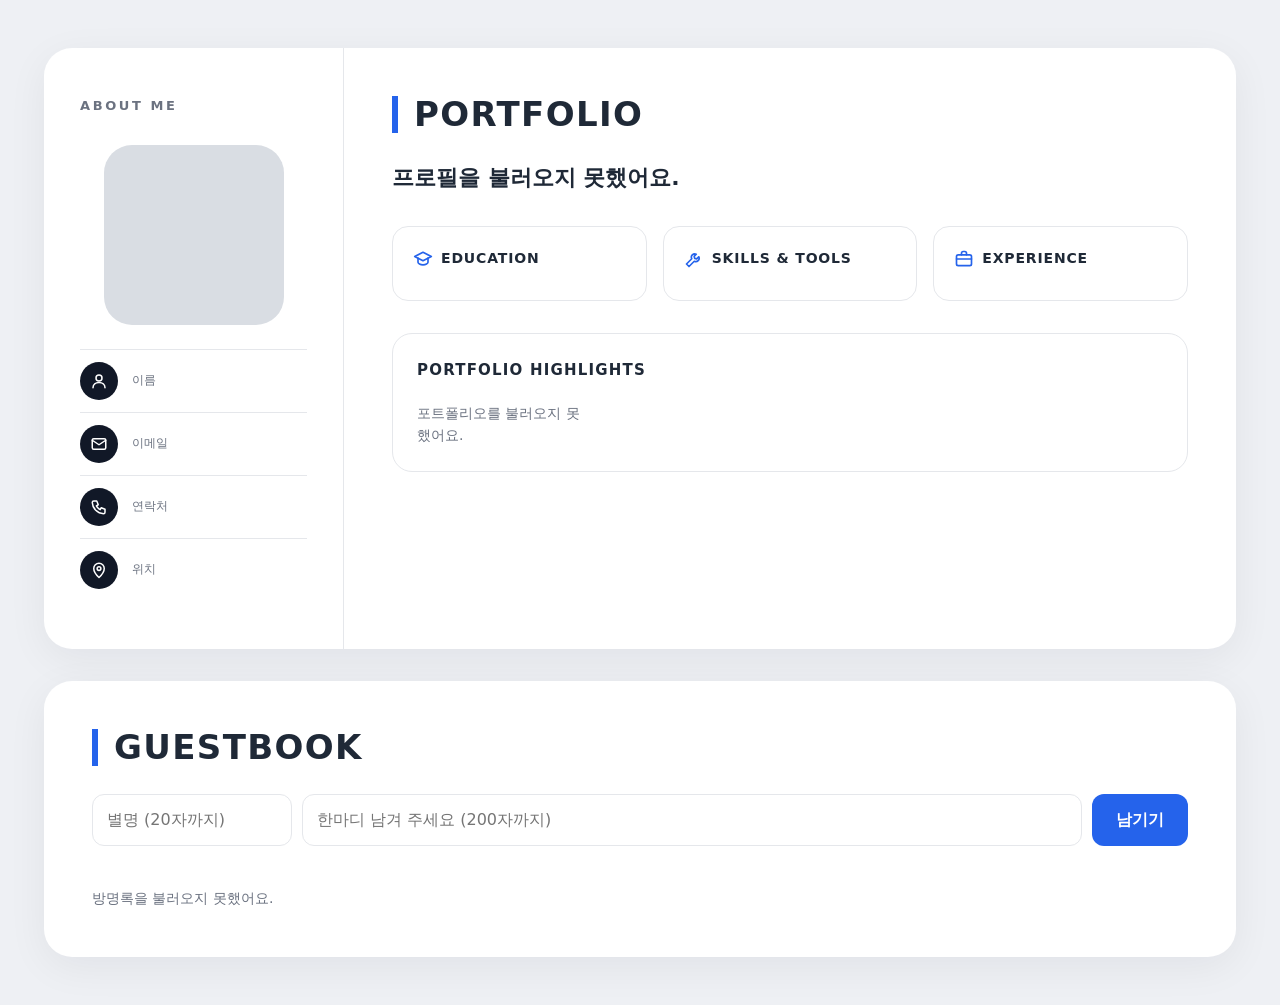
==== index.html @ a3792b56 "방문자 화면(index.html, style.css, script.js) 추가 Co-Authored-By: Claude Opus 5.5 <noreply@anthropic.com> " ====
<!DOCTYPE html>
<html lang="ko">
<head>
  <meta charset="UTF-8">
  <meta name="viewport" content="width=device-width, initial-scale=1">
  <title>Portfolio</title>
  <link rel="stylesheet" href="style.css">
</head>
<body>
  <main class="page">

    <!-- 큰 흰 카드 -->
    <div class="sheet">

      <!-- 왼쪽: ABOUT ME -->
      <aside class="about">
        <p class="label">ABOUT ME</p>

        <div class="photo" id="profile-photo"></div>

        <h1 class="name" id="profile-name"></h1>
        <p class="job-title" id="profile-title"></p>
        <p class="badge" id="profile-badge"></p>

        <ul class="contacts">
          <li>
            <span class="icon-circle">
              <svg viewBox="0 0 24 24"><circle cx="12" cy="8" r="4"/><path d="M4 21c0-4.4 3.6-7 8-7s8 2.6 8 7"/></svg>
            </span>
            <div>
              <span class="contact-label">이름</span>
              <span class="contact-value" id="contact-name"></span>
            </div>
          </li>
          <li>
            <span class="icon-circle">
              <svg viewBox="0 0 24 24"><rect x="3" y="5" width="18" height="14" rx="2"/><path d="M3 7l9 6 9-6"/></svg>
            </span>
            <div>
              <span class="contact-label">이메일</span>
              <span class="contact-value" id="contact-email"></span>
            </div>
          </li>
          <li>
            <span class="icon-circle">
              <svg viewBox="0 0 24 24"><path d="M5 4h4l2 5-2.5 1.5a11 11 0 0 0 5 5L15 13l5 2v4a2 2 0 0 1-2 2A16 16 0 0 1 3 6a2 2 0 0 1 2-2z"/></svg>
            </span>
            <div>
              <span class="contact-label">연락처</span>
              <span class="contact-value" id="contact-phone"></span>
            </div>
          </li>
          <li>
            <span class="icon-circle">
              <svg viewBox="0 0 24 24"><path d="M12 22s7-6.5 7-12a7 7 0 0 0-14 0c0 5.5 7 12 7 12z"/><circle cx="12" cy="10" r="2.5"/></svg>
            </span>
            <div>
              <span class="contact-label">위치</span>
              <span class="contact-value" id="contact-location"></span>
            </div>
          </li>
        </ul>
      </aside>

      <!-- 오른쪽: PORTFOLIO -->
      <section class="content">
        <h2 class="big-title">PORTFOLIO</h2>

        <p class="headline" id="profile-headline"></p>
        <p class="intro" id="profile-intro"></p>

        <div class="info-grid">
          <div class="info-box">
            <h3 class="info-title">
              <svg viewBox="0 0 24 24"><path d="M2 9l10-5 10 5-10 5z"/><path d="M6 11v5c0 1.5 2.7 3 6 3s6-1.5 6-3v-5"/></svg>
              EDUCATION
            </h3>
            <p class="info-text" id="profile-education"></p>
          </div>
          <div class="info-box">
            <h3 class="info-title">
              <svg viewBox="0 0 24 24"><path d="M14.7 6.3a4 4 0 0 0-5.4 5.4L3 18l3 3 6.3-6.3a4 4 0 0 0 5.4-5.4l-2.5 2.5-2.4-.6-.6-2.4z"/></svg>
              SKILLS &amp; TOOLS
            </h3>
            <p class="info-text" id="profile-skills"></p>
          </div>
          <div class="info-box">
            <h3 class="info-title">
              <svg viewBox="0 0 24 24"><rect x="3" y="7" width="18" height="13" rx="2"/><path d="M9 7V5a2 2 0 0 1 2-2h2a2 2 0 0 1 2 2v2"/><path d="M3 12h18"/></svg>
              EXPERIENCE
            </h3>
            <p class="info-text" id="profile-experience"></p>
          </div>
        </div>

        <div class="highlights">
          <h3 class="highlights-title">PORTFOLIO HIGHLIGHTS</h3>
          <div class="cards" id="cards">
            <p class="status">불러오는 중…</p>
          </div>
        </div>

        <blockquote class="quote" id="profile-quote"></blockquote>
      </section>
    </div>

    <!-- 방명록 -->
    <section class="sheet guestbook">
      <h2 class="big-title">GUESTBOOK</h2>

      <div class="guest-form">
        <input type="text" id="guest-nickname" placeholder="별명 (20자까지)" maxlength="20">
        <input type="text" id="guest-message" placeholder="한마디 남겨 주세요 (200자까지)" maxlength="200">
        <button type="button" id="guest-submit">남기기</button>
      </div>
      <p class="guest-status" id="guest-status"></p>

      <ul class="guest-list" id="guest-list">
        <li class="status">불러오는 중…</li>
      </ul>
    </section>

  </main>

  <script src="script.js"></script>
</body>
</html>
---- style.css ----
/* ===== 기본 색과 글꼴 ===== */
:root {
  --bg: #eef0f4;          /* 연회색 바탕 */
  --sheet: #ffffff;       /* 흰 카드 */
  --text: #1f2937;        /* 기본 글자 */
  --muted: #6b7280;       /* 회색 글자 */
  --line: #e5e7eb;        /* 연한 테두리 */
  --blue: #2563eb;        /* 파란 강조색 */
  --blue-soft: #eff4ff;   /* 아주 연한 파랑 */
  --placeholder: #d9dde3; /* 사진이 없을 때 회색 자리 */
}

* {
  box-sizing: border-box;
}

body {
  margin: 0;
  background: var(--bg);
  color: var(--text);
  font-family: "Pretendard", "Apple SD Gothic Neo", "Malgun Gothic", system-ui, sans-serif;
  line-height: 1.6;
}

button,
input {
  font: inherit;
}

.page {
  max-width: 1240px;
  margin: 0 auto;
  padding: 48px 24px;
}

/* ===== 큰 흰 카드 ===== */
.sheet {
  background: var(--sheet);
  border-radius: 28px;
  box-shadow: 0 10px 40px rgba(15, 23, 42, 0.06);
}

.sheet:not(.guestbook) {
  display: grid;
  grid-template-columns: 300px 1fr;
}

/* ===== 왼쪽 ABOUT ME ===== */
.about {
  padding: 48px 36px;
  border-right: 1px solid var(--line);
  text-align: center;
}

.label {
  margin: 0 0 28px;
  font-size: 13px;
  font-weight: 700;
  letter-spacing: 0.2em;
  color: var(--muted);
  text-align: left;
}

.photo {
  width: 180px;
  height: 180px;
  margin: 0 auto 24px;
  border-radius: 28px;
  background: var(--placeholder);
  overflow: hidden;
}

.photo img {
  width: 100%;
  height: 100%;
  object-fit: cover;
  display: block;
}

.name {
  margin: 0;
  font-size: 28px;
  font-weight: 800;
}

.job-title {
  margin: 4px 0 16px;
  color: var(--blue);
  font-weight: 600;
}

.badge {
  display: inline-block;
  margin: 0 0 32px;
  padding: 6px 16px;
  border: 1.5px solid var(--blue);
  border-radius: 999px;
  color: var(--blue);
  font-size: 14px;
  font-weight: 600;
}

.badge:empty {
  display: none;
}

.contacts {
  list-style: none;
  margin: 0;
  padding: 0;
  text-align: left;
}

.contacts li {
  display: flex;
  align-items: center;
  gap: 14px;
  padding: 12px 0;
  border-top: 1px solid var(--line);
}

.icon-circle {
  flex: none;
  display: grid;
  place-items: center;
  width: 38px;
  height: 38px;
  border-radius: 50%;
  background: #111827;
}

.icon-circle svg {
  width: 18px;
  height: 18px;
  fill: none;
  stroke: #ffffff;
  stroke-width: 2;
  stroke-linecap: round;
  stroke-linejoin: round;
}

.contact-label {
  display: block;
  font-size: 12px;
  color: var(--muted);
}

.contact-value {
  display: block;
  font-size: 14px;
  font-weight: 600;
  word-break: break-all;
}

/* ===== 오른쪽 PORTFOLIO ===== */
.content {
  padding: 48px 48px 40px;
  min-width: 0;
}

.big-title {
  margin: 0 0 28px;
  padding-left: 16px;
  border-left: 6px solid var(--blue);
  font-size: 34px;
  font-weight: 800;
  letter-spacing: 0.04em;
  line-height: 1.1;
}

.headline {
  margin: 0 0 12px;
  font-size: 22px;
  font-weight: 700;
  line-height: 1.5;
}

.headline .name-mark {
  box-shadow: inset 0 -0.35em 0 rgba(37, 99, 235, 0.25);
  border-bottom: 3px solid var(--blue);
}

.intro {
  margin: 0 0 32px;
  color: var(--muted);
  white-space: pre-line;
}

/* 세 칸: EDUCATION · SKILLS & TOOLS · EXPERIENCE */
.info-grid {
  display: grid;
  grid-template-columns: repeat(3, 1fr);
  gap: 16px;
  margin-bottom: 32px;
}

.info-box {
  padding: 20px;
  border: 1px solid var(--line);
  border-radius: 16px;
}

.info-title {
  display: flex;
  align-items: center;
  gap: 8px;
  margin: 0 0 10px;
  font-size: 14px;
  font-weight: 800;
  letter-spacing: 0.06em;
}

.info-title svg {
  width: 20px;
  height: 20px;
  fill: none;
  stroke: var(--blue);
  stroke-width: 2;
  stroke-linecap: round;
  stroke-linejoin: round;
}

.info-text {
  margin: 0;
  font-size: 14px;
  color: var(--muted);
  white-space: pre-line;
}

/* PORTFOLIO HIGHLIGHTS 상자 */
.highlights {
  padding: 24px;
  border: 1px solid var(--line);
  border-radius: 20px;
  margin-bottom: 32px;
}

.highlights-title {
  margin: 0 0 20px;
  font-size: 15px;
  font-weight: 800;
  letter-spacing: 0.08em;
}

.cards {
  display: grid;
  grid-template-columns: repeat(4, 1fr);
  gap: 16px;
}

.card {
  display: flex;
  flex-direction: column;
  border: 1px solid var(--line);
  border-radius: 16px;
  background: #ffffff;
  overflow: hidden;
  transition: transform 0.15s, box-shadow 0.15s;
}

.card:hover {
  transform: translateY(-3px);
  box-shadow: 0 8px 24px rgba(15, 23, 42, 0.08);
}

/* 카드 전체를 누르는 버튼 */
.card-open {
  flex: 1;
  display: block;
  width: 100%;
  padding: 0;
  border: 0;
  background: none;
  color: inherit;
  text-align: left;
  cursor: pointer;
}

.card-open:disabled {
  cursor: default;
}

/* 브라우저 창 모양 썸네일 */
.browser {
  margin: 12px 12px 0;
  border: 1px solid var(--line);
  border-radius: 10px;
  overflow: hidden;
}

.browser-bar {
  display: flex;
  gap: 5px;
  padding: 7px 9px;
  background: #f3f4f6;
  border-bottom: 1px solid var(--line);
}

.browser-bar span {
  width: 8px;
  height: 8px;
  border-radius: 50%;
  background: #cbd1d8;
}

.browser-bar span:nth-child(1) { background: #f87171; }
.browser-bar span:nth-child(2) { background: #fbbf24; }
.browser-bar span:nth-child(3) { background: #34d399; }

.browser-screen {
  aspect-ratio: 16 / 10;
  background: var(--placeholder);
}

.browser-screen img {
  width: 100%;
  height: 100%;
  object-fit: cover;
  display: block;
}

.card-body {
  padding: 14px 14px 6px;
}

.card-meta {
  margin: 0 0 4px;
  font-size: 12px;
  font-weight: 700;
  color: var(--blue);
}

.card-title {
  margin: 0 0 6px;
  font-size: 16px;
  font-weight: 800;
  line-height: 1.35;
}

.card-desc {
  margin: 0 0 10px;
  font-size: 13px;
  color: var(--muted);
  display: -webkit-box;
  -webkit-line-clamp: 2;
  -webkit-box-orient: vertical;
  overflow: hidden;
}

.card-tags {
  display: flex;
  flex-wrap: wrap;
  gap: 6px;
}

.card-tags span {
  padding: 2px 10px;
  border-radius: 999px;
  background: #f3f4f6;
  color: var(--muted);
  font-size: 12px;
}

/* 좋아요 버튼 */
.like {
  display: inline-flex;
  align-items: center;
  gap: 6px;
  margin: 6px 14px 14px;
  padding: 5px 12px;
  align-self: flex-start;
  border: 1px solid var(--line);
  border-radius: 999px;
  background: #ffffff;
  color: var(--muted);
  font-size: 13px;
  font-weight: 600;
  cursor: pointer;
}

.like svg {
  width: 16px;
  height: 16px;
  fill: none;
  stroke: currentColor;
  stroke-width: 2;
  stroke-linejoin: round;
}

.like.liked {
  border-color: var(--blue);
  background: var(--blue-soft);
  color: var(--blue);
  cursor: default;
}

.like.liked svg {
  fill: currentColor;
}

/* 맨 아래 기울어진 인용 */
.quote {
  margin: 0;
  padding: 8px 0 0;
  text-align: center;
  font-style: italic;
  font-size: 17px;
  color: var(--muted);
}

.quote:not(:empty)::before { content: "“ "; color: var(--blue); font-weight: 700; }
.quote:not(:empty)::after  { content: " ”"; color: var(--blue); font-weight: 700; }

.status {
  margin: 0;
  color: var(--muted);
  font-size: 14px;
}

/* ===== 방명록 ===== */
.guestbook {
  margin-top: 32px;
  padding: 48px;
}

.guest-form {
  display: grid;
  grid-template-columns: 200px 1fr auto;
  gap: 10px;
}

.guest-form input {
  padding: 12px 14px;
  border: 1px solid var(--line);
  border-radius: 12px;
  background: #ffffff;
  color: var(--text);
}

.guest-form input:focus {
  outline: 2px solid var(--blue);
  outline-offset: -1px;
}

.guest-form button {
  padding: 12px 24px;
  border: 0;
  border-radius: 12px;
  background: var(--blue);
  color: #ffffff;
  font-weight: 700;
  cursor: pointer;
}

.guest-form button:disabled {
  opacity: 0.6;
  cursor: default;
}

.guest-status {
  min-height: 1.6em;
  margin: 8px 0 12px;
  font-size: 13px;
  color: #dc2626;
}

.guest-list {
  list-style: none;
  margin: 0;
  padding: 0;
}

.guest-list li:not(.status) {
  padding: 16px 0;
  border-top: 1px solid var(--line);
}

.guest-head {
  display: flex;
  align-items: baseline;
  gap: 10px;
  margin-bottom: 4px;
}

.guest-nick {
  font-weight: 700;
}

.guest-date {
  font-size: 12px;
  color: var(--muted);
}

.guest-msg {
  margin: 0;
  color: var(--text);
  white-space: pre-line;
  word-break: break-word;
}

/* ===== 화면 폭에 따라 ===== */
@media (max-width: 1100px) {
  .cards {
    grid-template-columns: repeat(2, 1fr);
  }
}

/* 휴대폰: 모두 한 줄로 쌓기 */
@media (max-width: 820px) {
  .page {
    padding: 16px;
  }

  .sheet:not(.guestbook) {
    grid-template-columns: 1fr;
  }

  .about {
    border-right: 0;
    border-bottom: 1px solid var(--line);
    padding: 32px 24px;
  }

  .content {
    padding: 32px 20px;
  }

  .big-title {
    font-size: 28px;
  }

  .headline {
    font-size: 19px;
  }

  .info-grid,
  .cards,
  .guest-form {
    grid-template-columns: 1fr;
  }

  .highlights {
    padding: 16px;
  }

  .guestbook {
    margin-top: 16px;
    padding: 32px 20px;
  }
}
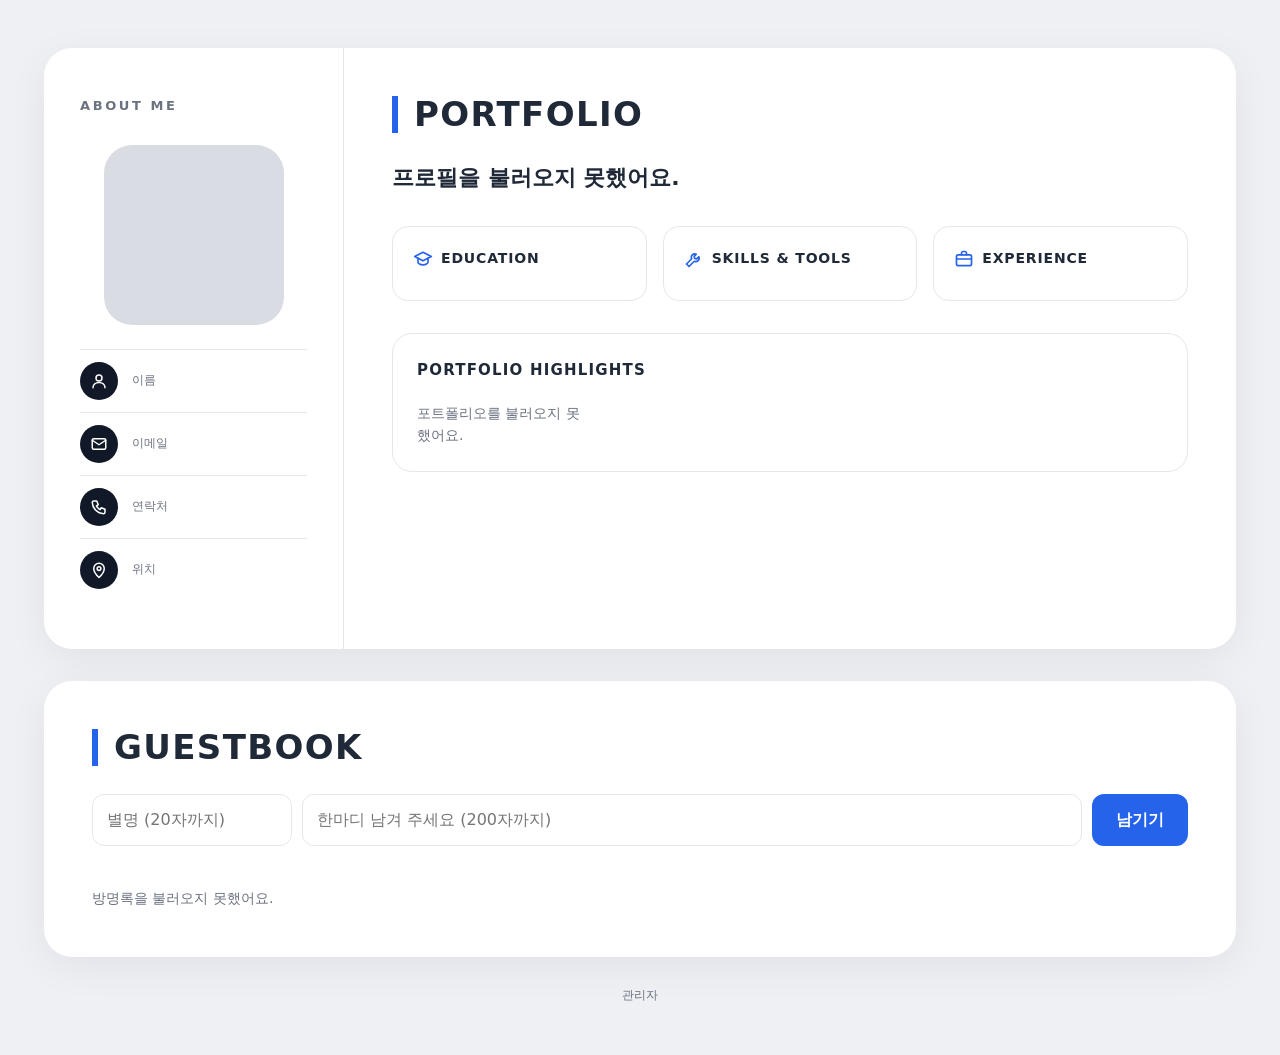
==== commit 180fce75: "관리자 화면(admin.html, admin.js) 추가, 방문자 화면에 관리자 링크 Co-Authored-By: Claude Opus 5.5 <noreply@anthropic.c" ====
--- a/index.html
+++ b/index.html
@@ -120,6 +120,10 @@
       </ul>
     </section>
 
+    <footer class="footer">
+      <a href="admin.html" class="admin-link">관리자</a>
+    </footer>
+
   </main>
 
   <script src="script.js"></script>
--- a/style.css
+++ b/style.css
@@ -498,6 +498,22 @@
   word-break: break-word;
 }
 
+/* ===== 맨 아래 작은 관리자 링크 ===== */
+.footer {
+  margin-top: 24px;
+  text-align: center;
+}
+
+.admin-link {
+  font-size: 12px;
+  color: var(--muted);
+  text-decoration: none;
+}
+
+.admin-link:hover {
+  text-decoration: underline;
+}
+
 /* ===== 화면 폭에 따라 ===== */
 @media (max-width: 1100px) {
   .cards {
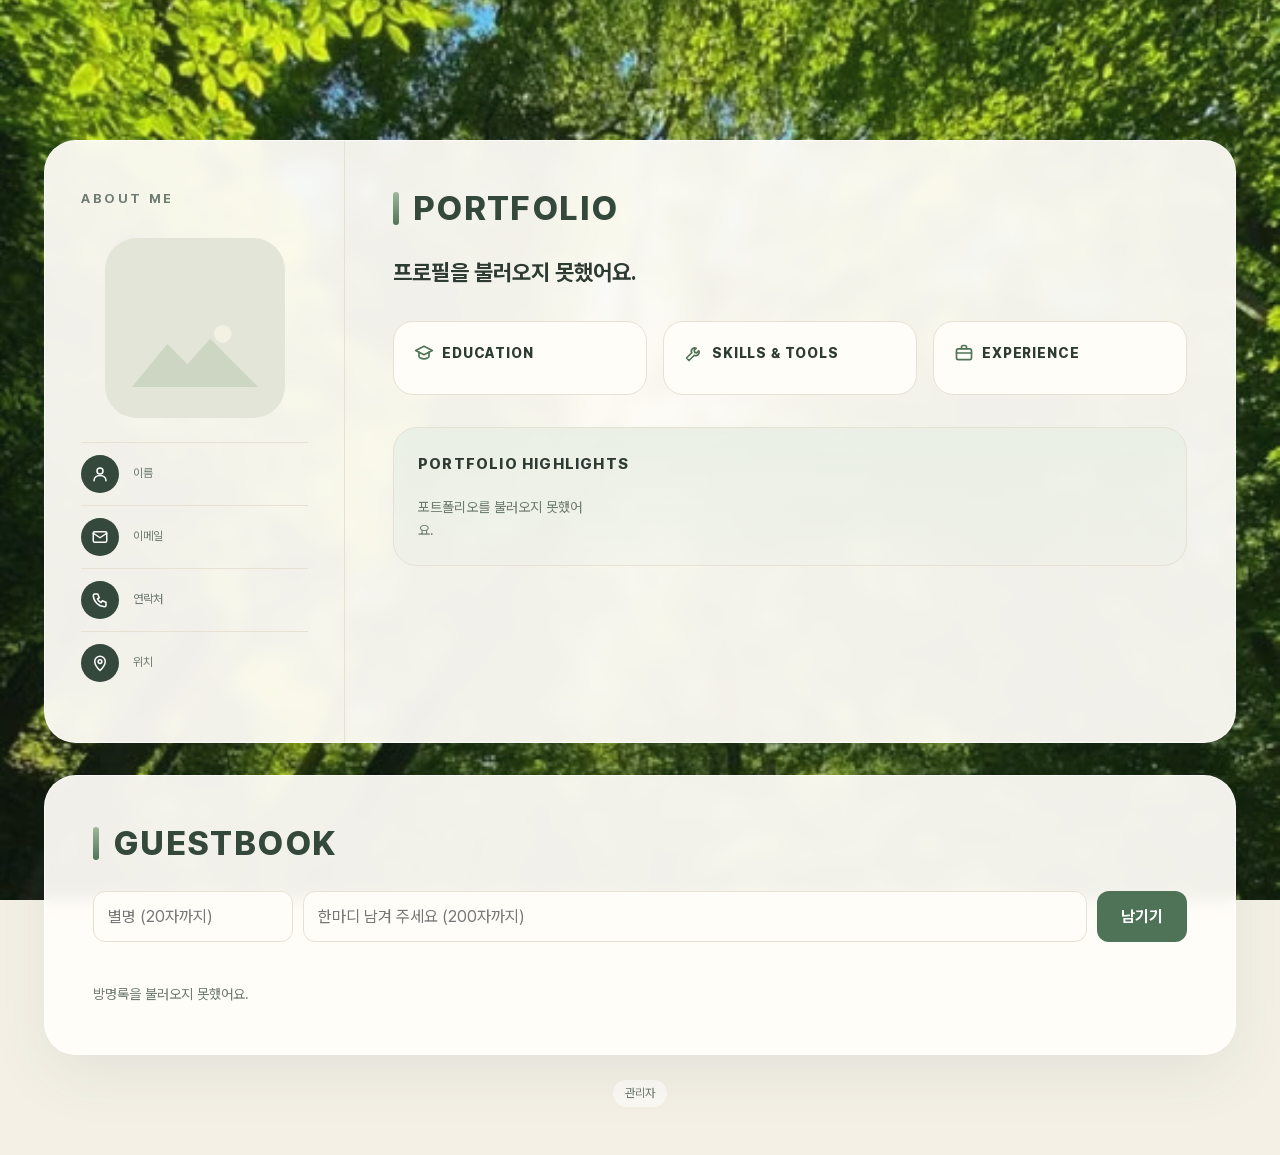
==== commit aa825ec3: "바탕을 숲 사진으로, 글꼴을 프리텐다드로 변경 Pretendard (SIL Open Font License 1.1) 가변 글꼴 분할 파일을 저장소에 포함.  Co-Authored-" ====
--- a/index.html
+++ b/index.html
@@ -4,6 +4,7 @@
   <meta charset="UTF-8">
   <meta name="viewport" content="width=device-width, initial-scale=1">
   <title>Portfolio</title>
+  <link rel="stylesheet" href="fonts/pretendard/pretendardvariable-dynamic-subset.css">
   <link rel="stylesheet" href="style.css">
 </head>
 <body>
--- a/fonts/pretendard/pretendardvariable-dynamic-subset.css
+++ b/fonts/pretendard/pretendardvariable-dynamic-subset.css
@@ -0,0 +1,927 @@
+/*
+Copyright (c) 2021 Kil Hyung-jin, with Reserved Font Name Pretendard.
+https://github.com/orioncactus/pretendard
+
+This Font Software is licensed under the SIL Open Font License, Version 1.1.
+This license is copied below, and is also available with a FAQ at:
+http://scripts.sil.org/OFL
+*/
+/* [0] */
+@font-face {
+	font-family: 'Pretendard Variable';
+	font-style: normal;
+	font-display: swap;
+	font-weight: 45 920;
+	src: url(./woff2-dynamic-subset/PretendardVariable.subset.0.woff2) format('woff2-variations');
+	unicode-range: U+f9ca-fa0b, U+ff03-ff05, U+ff07, U+ff0a-ff0b, U+ff0d-ff19, U+ff1b, U+ff1d, U+ff20-ff5b, U+ff5d, U+ffe0-ffe3, U+ffe5-ffe6;
+}
+
+/* [1] */
+@font-face {
+	font-family: 'Pretendard Variable';
+	font-style: normal;
+	font-display: swap;
+	font-weight: 45 920;
+	src: url(./woff2-dynamic-subset/PretendardVariable.subset.1.woff2) format('woff2-variations');
+	unicode-range: U+d723-d728, U+d72a-d733, U+d735-d748, U+d74a-d74f, U+d752-d753, U+d755-d757, U+d75a-d75f, U+d762-d764, U+d766-d768, U+d76a-d76b, U+d76d-d76f, U+d771-d787, U+d789-d78b, U+d78d-d78f, U+d791-d797, U+d79a, U+d79c, U+d79e-d7a3, U+f900-f909, U+f90b-f92e;
+}
+
+/* [2] */
+@font-face {
+	font-family: 'Pretendard Variable';
+	font-style: normal;
+	font-display: swap;
+	font-weight: 45 920;
+	src: url(./woff2-dynamic-subset/PretendardVariable.subset.2.woff2) format('woff2-variations');
+	unicode-range: U+d679-d68b, U+d68e-d69e, U+d6a0, U+d6a2-d6a7, U+d6a9-d6c3, U+d6c6-d6c7, U+d6c9-d6cb, U+d6cd-d6d3, U+d6d5-d6d6, U+d6d8-d6e3, U+d6e5-d6e7, U+d6e9-d6fb, U+d6fd-d717, U+d719-d71f, U+d721-d722;
+}
+
+/* [3] */
+@font-face {
+	font-family: 'Pretendard Variable';
+	font-style: normal;
+	font-display: swap;
+	font-weight: 45 920;
+	src: url(./woff2-dynamic-subset/PretendardVariable.subset.3.woff2) format('woff2-variations');
+	unicode-range: U+d5bc-d5c7, U+d5ca-d5cb, U+d5cd-d5cf, U+d5d1-d5d7, U+d5d9-d5da, U+d5dc, U+d5de-d5e3, U+d5e6-d5e7, U+d5e9-d5eb, U+d5ed-d5f6, U+d5f8, U+d5fa-d5ff, U+d602-d603, U+d605-d607, U+d609-d60f, U+d612-d613, U+d616-d61b, U+d61d-d637, U+d63a-d63b, U+d63d-d63f, U+d641-d647, U+d64a-d64c, U+d64e-d653, U+d656-d657, U+d659-d65b, U+d65d-d666, U+d668, U+d66a-d678;
+}
+
+/* [4] */
+@font-face {
+	font-family: 'Pretendard Variable';
+	font-style: normal;
+	font-display: swap;
+	font-weight: 45 920;
+	src: url(./woff2-dynamic-subset/PretendardVariable.subset.4.woff2) format('woff2-variations');
+	unicode-range: U+d507, U+d509-d50b, U+d50d-d513, U+d515-d53b, U+d53e-d53f, U+d541-d543, U+d545-d54c, U+d54e, U+d550, U+d552-d557, U+d55a-d55b, U+d55d-d55f, U+d561-d564, U+d566-d567, U+d56a, U+d56c, U+d56e-d573, U+d576-d577, U+d579-d583, U+d585-d586, U+d58a-d5a4, U+d5a6-d5bb;
+}
+
+/* [5] */
+@font-face {
+	font-family: 'Pretendard Variable';
+	font-style: normal;
+	font-display: swap;
+	font-weight: 45 920;
+	src: url(./woff2-dynamic-subset/PretendardVariable.subset.5.woff2) format('woff2-variations');
+	unicode-range: U+d464-d477, U+d47a-d47b, U+d47d-d47f, U+d481-d487, U+d489-d48a, U+d48c, U+d48e-d4e7, U+d4e9-d503, U+d505-d506;
+}
+
+/* [6] */
+@font-face {
+	font-family: 'Pretendard Variable';
+	font-style: normal;
+	font-display: swap;
+	font-weight: 45 920;
+	src: url(./woff2-dynamic-subset/PretendardVariable.subset.6.woff2) format('woff2-variations');
+	unicode-range: U+d3bf-d3c7, U+d3ca-d3cf, U+d3d1-d3eb, U+d3ee-d3ef, U+d3f1-d3f3, U+d3f5-d3fb, U+d3fd-d400, U+d402-d45b, U+d45d-d463;
+}
+
+/* [7] */
+@font-face {
+	font-family: 'Pretendard Variable';
+	font-style: normal;
+	font-display: swap;
+	font-weight: 45 920;
+	src: url(./woff2-dynamic-subset/PretendardVariable.subset.7.woff2) format('woff2-variations');
+	unicode-range: U+d2ff, U+d302-d304, U+d306-d30b, U+d30f, U+d311-d313, U+d315-d31b, U+d31e, U+d322-d324, U+d326-d327, U+d32a-d32b, U+d32d-d32f, U+d331-d337, U+d339-d33c, U+d33e-d37b, U+d37e-d37f, U+d381-d383, U+d385-d38b, U+d38e-d390, U+d392-d397, U+d39a-d39b, U+d39d-d39f, U+d3a1-d3a7, U+d3a9-d3aa, U+d3ac, U+d3ae-d3b3, U+d3b5-d3b7, U+d3b9-d3bb, U+d3bd-d3be;
+}
+
+/* [8] */
+@font-face {
+	font-family: 'Pretendard Variable';
+	font-style: normal;
+	font-display: swap;
+	font-weight: 45 920;
+	src: url(./woff2-dynamic-subset/PretendardVariable.subset.8.woff2) format('woff2-variations');
+	unicode-range: U+d257-d27f, U+d281-d29b, U+d29d-d29f, U+d2a1-d2ab, U+d2ad-d2b7, U+d2ba-d2bb, U+d2bd-d2bf, U+d2c1-d2c7, U+d2c9-d2ef, U+d2f2-d2f3, U+d2f5-d2f7, U+d2f9-d2fe;
+}
+
+/* [9] */
+@font-face {
+	font-family: 'Pretendard Variable';
+	font-style: normal;
+	font-display: swap;
+	font-weight: 45 920;
+	src: url(./woff2-dynamic-subset/PretendardVariable.subset.9.woff2) format('woff2-variations');
+	unicode-range: U+d1b4, U+d1b6-d1f3, U+d1f5-d22b, U+d22e-d22f, U+d231-d233, U+d235-d23b, U+d23d-d240, U+d242-d256;
+}
+
+/* [10] */
+@font-face {
+	font-family: 'Pretendard Variable';
+	font-style: normal;
+	font-display: swap;
+	font-weight: 45 920;
+	src: url(./woff2-dynamic-subset/PretendardVariable.subset.10.woff2) format('woff2-variations');
+	unicode-range: U+d105-d12f, U+d132-d133, U+d135-d137, U+d139-d13f, U+d141-d142, U+d144, U+d146-d14b, U+d14e-d14f, U+d151-d153, U+d155-d15b, U+d15e-d187, U+d189-d19f, U+d1a2-d1a3, U+d1a5-d1a7, U+d1a9-d1af, U+d1b2-d1b3;
+}
+
+/* [11] */
+@font-face {
+	font-family: 'Pretendard Variable';
+	font-style: normal;
+	font-display: swap;
+	font-weight: 45 920;
+	src: url(./woff2-dynamic-subset/PretendardVariable.subset.11.woff2) format('woff2-variations');
+	unicode-range: U+d04b-d04f, U+d051-d057, U+d059-d06b, U+d06d-d06f, U+d071-d073, U+d075-d07b, U+d07e-d0a3, U+d0a6-d0a7, U+d0a9-d0ab, U+d0ad-d0b3, U+d0b6, U+d0b8, U+d0ba-d0bf, U+d0c2-d0c3, U+d0c5-d0c7, U+d0c9-d0cf, U+d0d2, U+d0d6-d0db, U+d0de-d0df, U+d0e1-d0e3, U+d0e5-d0eb, U+d0ee-d0f0, U+d0f2-d104;
+}
+
+/* [12] */
+@font-face {
+	font-family: 'Pretendard Variable';
+	font-style: normal;
+	font-display: swap;
+	font-weight: 45 920;
+	src: url(./woff2-dynamic-subset/PretendardVariable.subset.12.woff2) format('woff2-variations');
+	unicode-range: U+cfa2-cfc3, U+cfc5-cfdf, U+cfe2-cfe3, U+cfe5-cfe7, U+cfe9-cff4, U+cff6-cffb, U+cffd-cfff, U+d001-d003, U+d005-d017, U+d019-d033, U+d036-d037, U+d039-d03b, U+d03d-d04a;
+}
+
+/* [13] */
+@font-face {
+	font-family: 'Pretendard Variable';
+	font-style: normal;
+	font-display: swap;
+	font-weight: 45 920;
+	src: url(./woff2-dynamic-subset/PretendardVariable.subset.13.woff2) format('woff2-variations');
+	unicode-range: U+cef0-cef3, U+cef6, U+cef9-ceff, U+cf01-cf03, U+cf05-cf07, U+cf09-cf0f, U+cf11-cf12, U+cf14-cf1b, U+cf1d-cf1f, U+cf21-cf2f, U+cf31-cf53, U+cf56-cf57, U+cf59-cf5b, U+cf5d-cf63, U+cf66, U+cf68, U+cf6a-cf6f, U+cf71-cf84, U+cf86-cf8b, U+cf8d-cfa1;
+}
+
+/* [14] */
+@font-face {
+	font-family: 'Pretendard Variable';
+	font-style: normal;
+	font-display: swap;
+	font-weight: 45 920;
+	src: url(./woff2-dynamic-subset/PretendardVariable.subset.14.woff2) format('woff2-variations');
+	unicode-range: U+ce3c-ce57, U+ce5a-ce5b, U+ce5d-ce5f, U+ce61-ce67, U+ce6a, U+ce6c, U+ce6e-ce73, U+ce76-ce77, U+ce79-ce7b, U+ce7d-ce83, U+ce85-ce88, U+ce8a-ce8f, U+ce91-ce93, U+ce95-ce97, U+ce99-ce9f, U+cea2, U+cea4-ceab, U+cead-cee3, U+cee6-cee7, U+cee9-ceeb, U+ceed-ceef;
+}
+
+/* [15] */
+@font-face {
+	font-family: 'Pretendard Variable';
+	font-style: normal;
+	font-display: swap;
+	font-weight: 45 920;
+	src: url(./woff2-dynamic-subset/PretendardVariable.subset.15.woff2) format('woff2-variations');
+	unicode-range: U+cd92-cd93, U+cd96-cd97, U+cd99-cd9b, U+cd9d-cda3, U+cda6-cda8, U+cdaa-cdaf, U+cdb1-cdc3, U+cdc5-cdcb, U+cdcd-cde7, U+cde9-ce03, U+ce05-ce1f, U+ce22-ce34, U+ce36-ce3b;
+}
+
+/* [16] */
+@font-face {
+	font-family: 'Pretendard Variable';
+	font-style: normal;
+	font-display: swap;
+	font-weight: 45 920;
+	src: url(./woff2-dynamic-subset/PretendardVariable.subset.16.woff2) format('woff2-variations');
+	unicode-range: U+ccef-cd07, U+cd0a-cd0b, U+cd0d-cd1a, U+cd1c, U+cd1e-cd2b, U+cd2d-cd5b, U+cd5d-cd77, U+cd79-cd91;
+}
+
+/* [17] */
+@font-face {
+	font-family: 'Pretendard Variable';
+	font-style: normal;
+	font-display: swap;
+	font-weight: 45 920;
+	src: url(./woff2-dynamic-subset/PretendardVariable.subset.17.woff2) format('woff2-variations');
+	unicode-range: U+cc3f-cc43, U+cc46-cc47, U+cc49-cc4b, U+cc4d-cc53, U+cc55-cc58, U+cc5a-cc5f, U+cc61-cc97, U+cc9a-cc9b, U+cc9d-cc9f, U+cca1-cca7, U+ccaa, U+ccac, U+ccae-ccb3, U+ccb6-ccb7, U+ccb9-ccbb, U+ccbd-cccf, U+ccd1-cce3, U+cce5-ccee;
+}
+
+/* [18] */
+@font-face {
+	font-family: 'Pretendard Variable';
+	font-style: normal;
+	font-display: swap;
+	font-weight: 45 920;
+	src: url(./woff2-dynamic-subset/PretendardVariable.subset.18.woff2) format('woff2-variations');
+	unicode-range: U+cb91-cbd3, U+cbd5-cbe3, U+cbe5-cc0b, U+cc0e-cc0f, U+cc11-cc13, U+cc15-cc1b, U+cc1d-cc20, U+cc23-cc27, U+cc2a-cc2b, U+cc2d, U+cc2f, U+cc31-cc37, U+cc3a, U+cc3c;
+}
+
+/* [19] */
+@font-face {
+	font-family: 'Pretendard Variable';
+	font-style: normal;
+	font-display: swap;
+	font-weight: 45 920;
+	src: url(./woff2-dynamic-subset/PretendardVariable.subset.19.woff2) format('woff2-variations');
+	unicode-range: U+caf4-cb47, U+cb4a-cb90;
+}
+
+/* [20] */
+@font-face {
+	font-family: 'Pretendard Variable';
+	font-style: normal;
+	font-display: swap;
+	font-weight: 45 920;
+	src: url(./woff2-dynamic-subset/PretendardVariable.subset.20.woff2) format('woff2-variations');
+	unicode-range: U+ca4a-ca4b, U+ca4e-ca4f, U+ca51-ca53, U+ca55-ca5b, U+ca5d-ca60, U+ca62-ca83, U+ca85-cabb, U+cabe-cabf, U+cac1-cac3, U+cac5-cacb, U+cacd-cad0, U+cad2, U+cad4-cad8, U+cada-caf3;
+}
+
+/* [21] */
+@font-face {
+	font-family: 'Pretendard Variable';
+	font-style: normal;
+	font-display: swap;
+	font-weight: 45 920;
+	src: url(./woff2-dynamic-subset/PretendardVariable.subset.21.woff2) format('woff2-variations');
+	unicode-range: U+c996-c997, U+c99a-c99c, U+c99e-c9bf, U+c9c2-c9c3, U+c9c5-c9c7, U+c9c9-c9cf, U+c9d2, U+c9d4, U+c9d7-c9d8, U+c9db, U+c9de-c9df, U+c9e1-c9e3, U+c9e5-c9e6, U+c9e8-c9eb, U+c9ee-c9f0, U+c9f2-c9f7, U+c9f9-ca0b, U+ca0d-ca28, U+ca2a-ca49;
+}
+
+/* [22] */
+@font-face {
+	font-family: 'Pretendard Variable';
+	font-style: normal;
+	font-display: swap;
+	font-weight: 45 920;
+	src: url(./woff2-dynamic-subset/PretendardVariable.subset.22.woff2) format('woff2-variations');
+	unicode-range: U+c8e9-c8f4, U+c8f6-c8fb, U+c8fe-c8ff, U+c901-c903, U+c905-c90b, U+c90e-c910, U+c912-c917, U+c919-c92b, U+c92d-c94f, U+c951-c953, U+c955-c96b, U+c96d-c973, U+c975-c987, U+c98a-c98b, U+c98d-c98f, U+c991-c995;
+}
+
+/* [23] */
+@font-face {
+	font-family: 'Pretendard Variable';
+	font-style: normal;
+	font-display: swap;
+	font-weight: 45 920;
+	src: url(./woff2-dynamic-subset/PretendardVariable.subset.23.woff2) format('woff2-variations');
+	unicode-range: U+c841-c84b, U+c84d-c86f, U+c872-c873, U+c875-c877, U+c879-c87f, U+c882-c884, U+c887-c88a, U+c88d-c8c3, U+c8c5-c8df, U+c8e1-c8e8;
+}
+
+/* [24] */
+@font-face {
+	font-family: 'Pretendard Variable';
+	font-style: normal;
+	font-display: swap;
+	font-weight: 45 920;
+	src: url(./woff2-dynamic-subset/PretendardVariable.subset.24.woff2) format('woff2-variations');
+	unicode-range: U+c779-c77b, U+c77e-c782, U+c786, U+c78b, U+c78d, U+c78f, U+c792-c793, U+c795, U+c797, U+c799-c79f, U+c7a2, U+c7a7-c7ab, U+c7ae-c7bb, U+c7bd-c7c0, U+c7c2-c7c7, U+c7c9-c7dc, U+c7de-c7ff, U+c802-c803, U+c805-c807, U+c809, U+c80b-c80f, U+c812, U+c814, U+c817-c81b, U+c81e-c81f, U+c821-c823, U+c825-c82e, U+c830-c837, U+c839-c83b, U+c83d-c840;
+}
+
+/* [25] */
+@font-face {
+	font-family: 'Pretendard Variable';
+	font-style: normal;
+	font-display: swap;
+	font-weight: 45 920;
+	src: url(./woff2-dynamic-subset/PretendardVariable.subset.25.woff2) format('woff2-variations');
+	unicode-range: U+c6bb-c6bf, U+c6c2, U+c6c4, U+c6c6-c6cb, U+c6ce-c6cf, U+c6d1-c6d3, U+c6d5-c6db, U+c6dd-c6df, U+c6e1-c6e7, U+c6e9-c6eb, U+c6ed-c6ef, U+c6f1-c6f8, U+c6fa-c703, U+c705-c707, U+c709-c70b, U+c70d-c716, U+c718, U+c71a-c71f, U+c722-c723, U+c725-c727, U+c729-c734, U+c736-c73b, U+c73e-c73f, U+c741-c743, U+c745-c74b, U+c74e-c750, U+c752-c757, U+c759-c773, U+c776-c777;
+}
+
+/* [26] */
+@font-face {
+	font-family: 'Pretendard Variable';
+	font-style: normal;
+	font-display: swap;
+	font-weight: 45 920;
+	src: url(./woff2-dynamic-subset/PretendardVariable.subset.26.woff2) format('woff2-variations');
+	unicode-range: U+c5f5-c5fb, U+c5fe, U+c602-c605, U+c607, U+c609-c60f, U+c611-c61a, U+c61c-c623, U+c626-c627, U+c629-c62b, U+c62d, U+c62f-c632, U+c636, U+c638, U+c63a-c63f, U+c642-c643, U+c645-c647, U+c649-c652, U+c656-c65b, U+c65d-c65f, U+c661-c663, U+c665-c677, U+c679-c67b, U+c67d-c693, U+c696-c697, U+c699-c69b, U+c69d-c6a3, U+c6a6, U+c6a8, U+c6aa-c6af, U+c6b2-c6b3, U+c6b5-c6b7, U+c6b9-c6ba;
+}
+
+/* [27] */
+@font-face {
+	font-family: 'Pretendard Variable';
+	font-style: normal;
+	font-display: swap;
+	font-weight: 45 920;
+	src: url(./woff2-dynamic-subset/PretendardVariable.subset.27.woff2) format('woff2-variations');
+	unicode-range: U+c517-c527, U+c52a-c52b, U+c52d-c52f, U+c531-c538, U+c53a, U+c53c, U+c53e-c543, U+c546-c547, U+c54b, U+c54d-c552, U+c556, U+c55a-c55b, U+c55d, U+c55f, U+c562-c563, U+c565-c567, U+c569-c56f, U+c572, U+c574, U+c576-c57b, U+c57e-c57f, U+c581-c583, U+c585-c586, U+c588-c58b, U+c58e, U+c590, U+c592-c596, U+c599-c5b3, U+c5b6-c5b7, U+c5ba, U+c5be-c5c3, U+c5ca-c5cb, U+c5cd, U+c5cf, U+c5d2-c5d3, U+c5d5-c5d7, U+c5d9-c5df, U+c5e1-c5e2, U+c5e4, U+c5e6-c5eb, U+c5ef, U+c5f1-c5f3;
+}
+
+/* [28] */
+@font-face {
+	font-family: 'Pretendard Variable';
+	font-style: normal;
+	font-display: swap;
+	font-weight: 45 920;
+	src: url(./woff2-dynamic-subset/PretendardVariable.subset.28.woff2) format('woff2-variations');
+	unicode-range: U+c475-c4ef, U+c4f2-c4f3, U+c4f5-c4f7, U+c4f9-c4ff, U+c502-c50b, U+c50d-c516;
+}
+
+/* [29] */
+@font-face {
+	font-family: 'Pretendard Variable';
+	font-style: normal;
+	font-display: swap;
+	font-weight: 45 920;
+	src: url(./woff2-dynamic-subset/PretendardVariable.subset.29.woff2) format('woff2-variations');
+	unicode-range: U+c3d0-c3d7, U+c3da-c3db, U+c3dd-c3de, U+c3e1-c3ec, U+c3ee-c3f3, U+c3f5-c42b, U+c42d-c463, U+c466-c474;
+}
+
+/* [30] */
+@font-face {
+	font-family: 'Pretendard Variable';
+	font-style: normal;
+	font-display: swap;
+	font-weight: 45 920;
+	src: url(./woff2-dynamic-subset/PretendardVariable.subset.30.woff2) format('woff2-variations');
+	unicode-range: U+c32b-c367, U+c36a-c36b, U+c36d-c36f, U+c371-c377, U+c37a-c37b, U+c37e-c383, U+c385-c387, U+c389-c3cf;
+}
+
+/* [31] */
+@font-face {
+	font-family: 'Pretendard Variable';
+	font-style: normal;
+	font-display: swap;
+	font-weight: 45 920;
+	src: url(./woff2-dynamic-subset/PretendardVariable.subset.31.woff2) format('woff2-variations');
+	unicode-range: U+c26a-c26b, U+c26d-c26f, U+c271-c273, U+c275-c27b, U+c27e-c287, U+c289-c28f, U+c291-c297, U+c299-c29a, U+c29c-c2a3, U+c2a5-c2a7, U+c2a9-c2ab, U+c2ad-c2b3, U+c2b6, U+c2b8, U+c2ba-c2bb, U+c2bd-c2db, U+c2de-c2df, U+c2e1-c2e2, U+c2e5-c2ea, U+c2ee, U+c2f0, U+c2f2-c2f5, U+c2f7, U+c2fa-c2fb, U+c2fd-c2ff, U+c301-c307, U+c309-c30c, U+c30e-c312, U+c315-c323, U+c325-c328, U+c32a;
+}
+
+/* [32] */
+@font-face {
+	font-family: 'Pretendard Variable';
+	font-style: normal;
+	font-display: swap;
+	font-weight: 45 920;
+	src: url(./woff2-dynamic-subset/PretendardVariable.subset.32.woff2) format('woff2-variations');
+	unicode-range: U+c1bc-c1c3, U+c1c5-c1df, U+c1e1-c1fb, U+c1fd-c203, U+c205-c20c, U+c20e, U+c210-c217, U+c21a-c21b, U+c21d-c21e, U+c221-c227, U+c229-c22a, U+c22c, U+c22e, U+c230, U+c233-c24f, U+c251-c257, U+c259-c269;
+}
+
+/* [33] */
+@font-face {
+	font-family: 'Pretendard Variable';
+	font-style: normal;
+	font-display: swap;
+	font-weight: 45 920;
+	src: url(./woff2-dynamic-subset/PretendardVariable.subset.33.woff2) format('woff2-variations');
+	unicode-range: U+c101-c11b, U+c11f, U+c121-c123, U+c125-c12b, U+c12e, U+c132-c137, U+c13a-c13b, U+c13d-c13f, U+c141-c147, U+c14a, U+c14c-c153, U+c155-c157, U+c159-c15b, U+c15d-c166, U+c169-c16f, U+c171-c177, U+c179-c18b, U+c18e-c18f, U+c191-c193, U+c195-c19b, U+c19d-c19e, U+c1a0, U+c1a2-c1a4, U+c1a6-c1bb;
+}
+
+/* [34] */
+@font-face {
+	font-family: 'Pretendard Variable';
+	font-style: normal;
+	font-display: swap;
+	font-weight: 45 920;
+	src: url(./woff2-dynamic-subset/PretendardVariable.subset.34.woff2) format('woff2-variations');
+	unicode-range: U+c049-c057, U+c059-c05b, U+c05d-c05f, U+c061-c067, U+c069-c08f, U+c091-c0ab, U+c0ae-c0af, U+c0b1-c0b3, U+c0b5, U+c0b7-c0bb, U+c0be, U+c0c2-c0c7, U+c0ca-c0cb, U+c0cd-c0cf, U+c0d1-c0d7, U+c0d9-c0da, U+c0dc, U+c0de-c0e3, U+c0e5-c0eb, U+c0ed-c0f3, U+c0f6, U+c0f8, U+c0fa-c0ff;
+}
+
+/* [35] */
+@font-face {
+	font-family: 'Pretendard Variable';
+	font-style: normal;
+	font-display: swap;
+	font-weight: 45 920;
+	src: url(./woff2-dynamic-subset/PretendardVariable.subset.35.woff2) format('woff2-variations');
+	unicode-range: U+bfa7-bfaf, U+bfb1-bfc4, U+bfc6-bfcb, U+bfce-bfcf, U+bfd1-bfd3, U+bfd5-bfdb, U+bfdd-c048;
+}
+
+/* [36] */
+@font-face {
+	font-family: 'Pretendard Variable';
+	font-style: normal;
+	font-display: swap;
+	font-weight: 45 920;
+	src: url(./woff2-dynamic-subset/PretendardVariable.subset.36.woff2) format('woff2-variations');
+	unicode-range: U+bf07, U+bf09-bf3f, U+bf41-bf4f, U+bf52-bf54, U+bf56-bfa6;
+}
+
+/* [37] */
+@font-face {
+	font-family: 'Pretendard Variable';
+	font-style: normal;
+	font-display: swap;
+	font-weight: 45 920;
+	src: url(./woff2-dynamic-subset/PretendardVariable.subset.37.woff2) format('woff2-variations');
+	unicode-range: U+be56, U+be58, U+be5c-be5f, U+be62-be63, U+be65-be67, U+be69-be74, U+be76-be7b, U+be7e-be7f, U+be81-be8e, U+be90, U+be92-bea7, U+bea9-becf, U+bed2-bed3, U+bed5-bed6, U+bed9-bee3, U+bee6-bf06;
+}
+
+/* [38] */
+@font-face {
+	font-family: 'Pretendard Variable';
+	font-style: normal;
+	font-display: swap;
+	font-weight: 45 920;
+	src: url(./woff2-dynamic-subset/PretendardVariable.subset.38.woff2) format('woff2-variations');
+	unicode-range: U+bdb0-bdd3, U+bdd5-bdef, U+bdf1-be0b, U+be0d-be0f, U+be11-be13, U+be15-be43, U+be46-be47, U+be49-be4b, U+be4d-be53;
+}
+
+/* [39] */
+@font-face {
+	font-family: 'Pretendard Variable';
+	font-style: normal;
+	font-display: swap;
+	font-weight: 45 920;
+	src: url(./woff2-dynamic-subset/PretendardVariable.subset.39.woff2) format('woff2-variations');
+	unicode-range: U+bd03, U+bd06, U+bd08, U+bd0a-bd0f, U+bd11-bd22, U+bd25-bd47, U+bd49-bd58, U+bd5a-bd7f, U+bd82-bd83, U+bd85-bd87, U+bd8a-bd8f, U+bd91-bd92, U+bd94, U+bd96-bd98, U+bd9a-bdaf;
+}
+
+/* [40] */
+@font-face {
+	font-family: 'Pretendard Variable';
+	font-style: normal;
+	font-display: swap;
+	font-weight: 45 920;
+	src: url(./woff2-dynamic-subset/PretendardVariable.subset.40.woff2) format('woff2-variations');
+	unicode-range: U+bc4e-bc83, U+bc86-bc87, U+bc89-bc8b, U+bc8d-bc93, U+bc96, U+bc98, U+bc9b-bc9f, U+bca2-bca3, U+bca5-bca7, U+bca9-bcb2, U+bcb4-bcbb, U+bcbe-bcbf, U+bcc1-bcc3, U+bcc5-bccc, U+bcce-bcd0, U+bcd2-bcd4, U+bcd6-bcf3, U+bcf7, U+bcf9-bcfb, U+bcfd-bd02;
+}
+
+/* [41] */
+@font-face {
+	font-family: 'Pretendard Variable';
+	font-style: normal;
+	font-display: swap;
+	font-weight: 45 920;
+	src: url(./woff2-dynamic-subset/PretendardVariable.subset.41.woff2) format('woff2-variations');
+	unicode-range: U+bb90-bba3, U+bba5-bbab, U+bbad-bbbf, U+bbc1-bbf7, U+bbfa-bbfb, U+bbfd-bbfe, U+bc01-bc07, U+bc09-bc0a, U+bc0e, U+bc10, U+bc12-bc13, U+bc17, U+bc19-bc1a, U+bc1e, U+bc20-bc23, U+bc26, U+bc28, U+bc2a-bc2c, U+bc2e-bc2f, U+bc32-bc33, U+bc35-bc37, U+bc39-bc3f, U+bc41-bc42, U+bc44, U+bc46-bc48, U+bc4a-bc4d;
+}
+
+/* [42] */
+@font-face {
+	font-family: 'Pretendard Variable';
+	font-style: normal;
+	font-display: swap;
+	font-weight: 45 920;
+	src: url(./woff2-dynamic-subset/PretendardVariable.subset.42.woff2) format('woff2-variations');
+	unicode-range: U+bae6-bafb, U+bafd-bb17, U+bb19-bb33, U+bb37, U+bb39-bb3a, U+bb3d-bb43, U+bb45-bb46, U+bb48, U+bb4a-bb4f, U+bb51-bb53, U+bb55-bb57, U+bb59-bb62, U+bb64-bb8f;
+}
+
+/* [43] */
+@font-face {
+	font-family: 'Pretendard Variable';
+	font-style: normal;
+	font-display: swap;
+	font-weight: 45 920;
+	src: url(./woff2-dynamic-subset/PretendardVariable.subset.43.woff2) format('woff2-variations');
+	unicode-range: U+ba30-ba37, U+ba3a-ba3b, U+ba3d-ba3f, U+ba41-ba47, U+ba49-ba4a, U+ba4c, U+ba4e-ba53, U+ba56-ba57, U+ba59-ba5b, U+ba5d-ba63, U+ba65-ba66, U+ba68-ba6f, U+ba71-ba73, U+ba75-ba77, U+ba79-ba84, U+ba86, U+ba88-baa7, U+baaa, U+baad-baaf, U+bab1-bab7, U+baba, U+babc, U+babe-bae5;
+}
+
+/* [44] */
+@font-face {
+	font-family: 'Pretendard Variable';
+	font-style: normal;
+	font-display: swap;
+	font-weight: 45 920;
+	src: url(./woff2-dynamic-subset/PretendardVariable.subset.44.woff2) format('woff2-variations');
+	unicode-range: U+b96e-b973, U+b976-b977, U+b979-b97b, U+b97d-b983, U+b986, U+b988, U+b98a-b98d, U+b98f-b9ab, U+b9ae-b9af, U+b9b1-b9b3, U+b9b5-b9bb, U+b9be, U+b9c0, U+b9c2-b9c7, U+b9ca-b9cb, U+b9cd, U+b9d2-b9d7, U+b9da, U+b9dc, U+b9df-b9e0, U+b9e2, U+b9e6-b9e7, U+b9e9-b9f3, U+b9f6, U+b9f8, U+b9fb-ba2f;
+}
+
+/* [45] */
+@font-face {
+	font-family: 'Pretendard Variable';
+	font-style: normal;
+	font-display: swap;
+	font-weight: 45 920;
+	src: url(./woff2-dynamic-subset/PretendardVariable.subset.45.woff2) format('woff2-variations');
+	unicode-range: U+b8bf-b8cb, U+b8cd-b8e0, U+b8e2-b8e7, U+b8ea-b8eb, U+b8ed-b8ef, U+b8f1-b8f7, U+b8fa, U+b8fc, U+b8fe-b903, U+b905-b917, U+b919-b91f, U+b921-b93b, U+b93d-b957, U+b95a-b95b, U+b95d-b95f, U+b961-b967, U+b969-b96c;
+}
+
+/* [46] */
+@font-face {
+	font-family: 'Pretendard Variable';
+	font-style: normal;
+	font-display: swap;
+	font-weight: 45 920;
+	src: url(./woff2-dynamic-subset/PretendardVariable.subset.46.woff2) format('woff2-variations');
+	unicode-range: U+b80d-b80f, U+b811-b817, U+b81a, U+b81c-b823, U+b826-b827, U+b829-b82b, U+b82d-b833, U+b836, U+b83a-b83f, U+b841-b85b, U+b85e-b85f, U+b861-b863, U+b865-b86b, U+b86e, U+b870, U+b872-b8af, U+b8b1-b8be;
+}
+
+/* [47] */
+@font-face {
+	font-family: 'Pretendard Variable';
+	font-style: normal;
+	font-display: swap;
+	font-weight: 45 920;
+	src: url(./woff2-dynamic-subset/PretendardVariable.subset.47.woff2) format('woff2-variations');
+	unicode-range: U+b74d-b75f, U+b761-b763, U+b765-b774, U+b776-b77b, U+b77e-b77f, U+b781-b783, U+b785-b78b, U+b78e, U+b792-b796, U+b79a-b79b, U+b79d-b7a7, U+b7aa, U+b7ae-b7b3, U+b7b6-b7c8, U+b7ca-b7eb, U+b7ee-b7ef, U+b7f1-b7f3, U+b7f5-b7fb, U+b7fe, U+b802-b806, U+b80a-b80b;
+}
+
+/* [48] */
+@font-face {
+	font-family: 'Pretendard Variable';
+	font-style: normal;
+	font-display: swap;
+	font-weight: 45 920;
+	src: url(./woff2-dynamic-subset/PretendardVariable.subset.48.woff2) format('woff2-variations');
+	unicode-range: U+b6a7-b6aa, U+b6ac-b6b0, U+b6b2-b6ef, U+b6f1-b727, U+b72a-b72b, U+b72d-b72e, U+b731-b737, U+b739-b73a, U+b73c-b743, U+b745-b74c;
+}
+
+/* [49] */
+@font-face {
+	font-family: 'Pretendard Variable';
+	font-style: normal;
+	font-display: swap;
+	font-weight: 45 920;
+	src: url(./woff2-dynamic-subset/PretendardVariable.subset.49.woff2) format('woff2-variations');
+	unicode-range: U+b605-b60f, U+b612-b617, U+b619-b624, U+b626-b69b, U+b69e-b6a3, U+b6a5-b6a6;
+}
+
+/* [50] */
+@font-face {
+	font-family: 'Pretendard Variable';
+	font-style: normal;
+	font-display: swap;
+	font-weight: 45 920;
+	src: url(./woff2-dynamic-subset/PretendardVariable.subset.50.woff2) format('woff2-variations');
+	unicode-range: U+b55f, U+b562-b583, U+b585-b59f, U+b5a2-b5a3, U+b5a5-b5a7, U+b5a9-b5b2, U+b5b5-b5ba, U+b5bd-b604;
+}
+
+/* [51] */
+@font-face {
+	font-family: 'Pretendard Variable';
+	font-style: normal;
+	font-display: swap;
+	font-weight: 45 920;
+	src: url(./woff2-dynamic-subset/PretendardVariable.subset.51.woff2) format('woff2-variations');
+	unicode-range: U+b4a5-b4b6, U+b4b8-b4bf, U+b4c1-b4c7, U+b4c9-b4db, U+b4de-b4df, U+b4e1-b4e2, U+b4e5-b4eb, U+b4ee, U+b4f0, U+b4f2-b513, U+b516-b517, U+b519-b51a, U+b51d-b523, U+b526, U+b528, U+b52b-b52f, U+b532-b533, U+b535-b537, U+b539-b53f, U+b541-b544, U+b546-b54b, U+b54d-b54f, U+b551-b55b, U+b55d-b55e;
+}
+
+/* [52] */
+@font-face {
+	font-family: 'Pretendard Variable';
+	font-style: normal;
+	font-display: swap;
+	font-weight: 45 920;
+	src: url(./woff2-dynamic-subset/PretendardVariable.subset.52.woff2) format('woff2-variations');
+	unicode-range: U+b3f8-b3fb, U+b3fd-b40f, U+b411-b417, U+b419-b41b, U+b41d-b41f, U+b421-b427, U+b42a-b42b, U+b42d-b44f, U+b452-b453, U+b455-b457, U+b459-b45f, U+b462-b464, U+b466-b46b, U+b46d-b47f, U+b481-b4a3;
+}
+
+/* [53] */
+@font-face {
+	font-family: 'Pretendard Variable';
+	font-style: normal;
+	font-display: swap;
+	font-weight: 45 920;
+	src: url(./woff2-dynamic-subset/PretendardVariable.subset.53.woff2) format('woff2-variations');
+	unicode-range: U+b342-b353, U+b356-b357, U+b359-b35b, U+b35d-b35e, U+b360-b363, U+b366, U+b368, U+b36a-b36d, U+b36f, U+b372-b373, U+b375-b377, U+b379-b37f, U+b381-b382, U+b384, U+b386-b38b, U+b38d-b3c3, U+b3c6-b3c7, U+b3c9-b3ca, U+b3cd-b3d3, U+b3d6, U+b3d8, U+b3da-b3f7;
+}
+
+/* [54] */
+@font-face {
+	font-family: 'Pretendard Variable';
+	font-style: normal;
+	font-display: swap;
+	font-weight: 45 920;
+	src: url(./woff2-dynamic-subset/PretendardVariable.subset.54.woff2) format('woff2-variations');
+	unicode-range: U+b27c-b283, U+b285-b28f, U+b292-b293, U+b295-b297, U+b29a-b29f, U+b2a1-b2a4, U+b2a7-b2a9, U+b2ab, U+b2ad-b2c7, U+b2ca-b2cb, U+b2cd-b2cf, U+b2d1-b2d7, U+b2da, U+b2dc, U+b2de-b2e3, U+b2e7, U+b2e9-b2ea, U+b2ef-b2f3, U+b2f6, U+b2f8, U+b2fa-b2fb, U+b2fd-b2fe, U+b302-b303, U+b305-b307, U+b309-b30f, U+b312, U+b316-b31b, U+b31d-b341;
+}
+
+/* [55] */
+@font-face {
+	font-family: 'Pretendard Variable';
+	font-style: normal;
+	font-display: swap;
+	font-weight: 45 920;
+	src: url(./woff2-dynamic-subset/PretendardVariable.subset.55.woff2) format('woff2-variations');
+	unicode-range: U+b1d6-b1e7, U+b1e9-b1fc, U+b1fe-b203, U+b206-b207, U+b209-b20b, U+b20d-b213, U+b216-b21f, U+b221-b257, U+b259-b273, U+b275-b27b;
+}
+
+/* [56] */
+@font-face {
+	font-family: 'Pretendard Variable';
+	font-style: normal;
+	font-display: swap;
+	font-weight: 45 920;
+	src: url(./woff2-dynamic-subset/PretendardVariable.subset.56.woff2) format('woff2-variations');
+	unicode-range: U+b120-b122, U+b126-b127, U+b129-b12b, U+b12d-b133, U+b136, U+b138, U+b13a-b13f, U+b142-b143, U+b145-b14f, U+b151-b153, U+b156-b157, U+b159-b177, U+b17a-b17b, U+b17d-b17f, U+b181-b187, U+b189-b18c, U+b18e-b191, U+b195-b1a7, U+b1a9-b1cb, U+b1cd-b1d5;
+}
+
+/* [57] */
+@font-face {
+	font-family: 'Pretendard Variable';
+	font-style: normal;
+	font-display: swap;
+	font-weight: 45 920;
+	src: url(./woff2-dynamic-subset/PretendardVariable.subset.57.woff2) format('woff2-variations');
+	unicode-range: U+b05f-b07b, U+b07e-b07f, U+b081-b083, U+b085-b08b, U+b08d-b097, U+b09b, U+b09d-b09f, U+b0a2-b0a7, U+b0aa, U+b0b0, U+b0b2, U+b0b6-b0b7, U+b0b9-b0bb, U+b0bd-b0c3, U+b0c6-b0c7, U+b0ca-b0cf, U+b0d1-b0df, U+b0e1-b0e4, U+b0e6-b107, U+b10a-b10b, U+b10d-b10f, U+b111-b112, U+b114-b117, U+b119-b11a, U+b11c-b11f;
+}
+
+/* [58] */
+@font-face {
+	font-family: 'Pretendard Variable';
+	font-style: normal;
+	font-display: swap;
+	font-weight: 45 920;
+	src: url(./woff2-dynamic-subset/PretendardVariable.subset.58.woff2) format('woff2-variations');
+	unicode-range: U+afac-afb7, U+afba-afbb, U+afbd-afbf, U+afc1-afc6, U+afca-afcc, U+afce-afd3, U+afd5-afe7, U+afe9-afef, U+aff1-b00b, U+b00d-b00f, U+b011-b013, U+b015-b01b, U+b01d-b027, U+b029-b043, U+b045-b047, U+b049, U+b04b, U+b04d-b052, U+b055-b056, U+b058-b05c, U+b05e;
+}
+
+/* [59] */
+@font-face {
+	font-family: 'Pretendard Variable';
+	font-style: normal;
+	font-display: swap;
+	font-weight: 45 920;
+	src: url(./woff2-dynamic-subset/PretendardVariable.subset.59.woff2) format('woff2-variations');
+	unicode-range: U+af03-af07, U+af09-af2b, U+af2e-af33, U+af35-af3b, U+af3e-af40, U+af44-af47, U+af4a-af5c, U+af5e-af63, U+af65-af7f, U+af81-afab;
+}
+
+/* [60] */
+@font-face {
+	font-family: 'Pretendard Variable';
+	font-style: normal;
+	font-display: swap;
+	font-weight: 45 920;
+	src: url(./woff2-dynamic-subset/PretendardVariable.subset.60.woff2) format('woff2-variations');
+	unicode-range: U+ae56-ae5b, U+ae5e-ae60, U+ae62-ae64, U+ae66-ae67, U+ae69-ae6b, U+ae6d-ae83, U+ae85-aebb, U+aebf, U+aec1-aec3, U+aec5-aecb, U+aece, U+aed0, U+aed2-aed7, U+aed9-aef3, U+aef5-af02;
+}
+
+/* [61] */
+@font-face {
+	font-family: 'Pretendard Variable';
+	font-style: normal;
+	font-display: swap;
+	font-weight: 45 920;
+	src: url(./woff2-dynamic-subset/PretendardVariable.subset.61.woff2) format('woff2-variations');
+	unicode-range: U+ad9c-ada3, U+ada5-adbf, U+adc1-adc3, U+adc5-adc7, U+adc9-add2, U+add4-addb, U+addd-addf, U+ade1-ade3, U+ade5-adf7, U+adfa-adfb, U+adfd-adff, U+ae02-ae07, U+ae0a, U+ae0c, U+ae0e-ae13, U+ae15-ae2f, U+ae31-ae33, U+ae35-ae37, U+ae39-ae3f, U+ae42, U+ae44, U+ae46-ae49, U+ae4b, U+ae4f, U+ae51-ae53, U+ae55;
+}
+
+/* [62] */
+@font-face {
+	font-family: 'Pretendard Variable';
+	font-style: normal;
+	font-display: swap;
+	font-weight: 45 920;
+	src: url(./woff2-dynamic-subset/PretendardVariable.subset.62.woff2) format('woff2-variations');
+	unicode-range: U+ace2-ace3, U+ace5-ace6, U+ace9-acef, U+acf2, U+acf4, U+acf7-acfb, U+acfe-acff, U+ad01-ad03, U+ad05-ad0b, U+ad0d-ad10, U+ad12-ad1b, U+ad1d-ad33, U+ad35-ad48, U+ad4a-ad4f, U+ad51-ad6b, U+ad6e-ad6f, U+ad71-ad72, U+ad77-ad7c, U+ad7e, U+ad80, U+ad82-ad87, U+ad89-ad8b, U+ad8d-ad8f, U+ad91-ad9b;
+}
+
+/* [63] */
+@font-face {
+	font-family: 'Pretendard Variable';
+	font-style: normal;
+	font-display: swap;
+	font-weight: 45 920;
+	src: url(./woff2-dynamic-subset/PretendardVariable.subset.63.woff2) format('woff2-variations');
+	unicode-range: U+ac25-ac2c, U+ac2e, U+ac30, U+ac32-ac37, U+ac39-ac3f, U+ac41-ac4c, U+ac4e-ac6f, U+ac72-ac73, U+ac75-ac76, U+ac79-ac7f, U+ac82, U+ac84-ac88, U+ac8a-ac8b, U+ac8d-ac8f, U+ac91-ac93, U+ac95-ac9b, U+ac9d-ac9e, U+aca1-aca7, U+acab, U+acad-acaf, U+acb1-acb7, U+acba-acbb, U+acbe-acc0, U+acc2-acc3, U+acc5-acdf;
+}
+
+/* [64] */
+@font-face {
+	font-family: 'Pretendard Variable';
+	font-style: normal;
+	font-display: swap;
+	font-weight: 45 920;
+	src: url(./woff2-dynamic-subset/PretendardVariable.subset.64.woff2) format('woff2-variations');
+	unicode-range: U+99df, U+99ed, U+99f1, U+99ff, U+9a01, U+9a08, U+9a0e-9a0f, U+9a19, U+9a2b, U+9a30, U+9a36-9a37, U+9a40, U+9a43, U+9a45, U+9a4d, U+9a55, U+9a57, U+9a5a-9a5b, U+9a5f, U+9a62, U+9a65, U+9a69-9a6a, U+9aa8, U+9ab8, U+9ad3, U+9ae5, U+9aee, U+9b1a, U+9b27, U+9b2a, U+9b31, U+9b3c, U+9b41-9b45, U+9b4f, U+9b54, U+9b5a, U+9b6f, U+9b8e, U+9b91, U+9b9f, U+9bab, U+9bae, U+9bc9, U+9bd6, U+9be4, U+9be8, U+9c0d, U+9c10, U+9c12, U+9c15, U+9c25, U+9c32, U+9c3b, U+9c47, U+9c49, U+9c57, U+9ce5, U+9ce7, U+9ce9, U+9cf3-9cf4, U+9cf6, U+9d09, U+9d1b, U+9d26, U+9d28, U+9d3b, U+9d51, U+9d5d, U+9d60-9d61, U+9d6c, U+9d72, U+9da9, U+9daf, U+9db4, U+9dc4, U+9dd7, U+9df2, U+9df8-9dfa, U+9e1a, U+9e1e, U+9e75, U+9e79, U+9e7d, U+9e7f, U+9e92-9e93, U+9e97, U+9e9d, U+9e9f, U+9ea5, U+9eb4-9eb5, U+9ebb, U+9ebe, U+9ec3, U+9ecd-9ece, U+9ed4, U+9ed8, U+9edb-9edc, U+9ede, U+9ee8, U+9ef4, U+9f07-9f08, U+9f0e, U+9f13, U+9f20, U+9f3b, U+9f4a-9f4b, U+9f4e, U+9f52, U+9f5f, U+9f61, U+9f67, U+9f6a, U+9f6c, U+9f77, U+9f8d, U+9f90, U+9f95, U+9f9c, U+ac02-ac03, U+ac05-ac06, U+ac09-ac0f, U+ac17-ac18, U+ac1b, U+ac1e-ac1f, U+ac21-ac23;
+}
+
+/* [65] */
+@font-face {
+	font-family: 'Pretendard Variable';
+	font-style: normal;
+	font-display: swap;
+	font-weight: 45 920;
+	src: url(./woff2-dynamic-subset/PretendardVariable.subset.65.woff2) format('woff2-variations');
+	unicode-range: U+338c-339c, U+339f-33a0, U+33a2-33cb, U+33cf-33d0, U+33d3, U+33d6, U+33d8, U+33db-33dd, U+4e01, U+4e03, U+4e07-4e08, U+4e11, U+4e14-4e15, U+4e18-4e19, U+4e1e, U+4e32, U+4e38-4e39, U+4e42-4e43, U+4e45, U+4e4d-4e4f, U+4e56, U+4e58-4e59, U+4e5d-4e5e, U+4e6b, U+4e6d, U+4e73, U+4e76-4e77, U+4e7e, U+4e82, U+4e86, U+4e88, U+4e8e, U+4e90-4e92, U+4e94-4e95, U+4e98, U+4e9b, U+4e9e, U+4ea1-4ea2, U+4ea4-4ea6, U+4ea8, U+4eab, U+4ead-4eae, U+4eb6, U+4ec0-4ec1, U+4ec4, U+4ec7, U+4ecb, U+4ecd, U+4ed4-4ed5, U+4ed7-4ed9, U+4edd, U+4edf, U+4ee4, U+4ef0, U+4ef2, U+4ef6-4ef7, U+4efb, U+4f01, U+4f09, U+4f0b, U+4f0d-4f11, U+4f2f, U+4f34, U+4f36, U+4f38, U+4f3a, U+4f3c-4f3d;
+}
+
+/* [66] */
+@font-face {
+	font-family: 'Pretendard Variable';
+	font-style: normal;
+	font-display: swap;
+	font-weight: 45 920;
+	src: url(./woff2-dynamic-subset/PretendardVariable.subset.66.woff2) format('woff2-variations');
+	unicode-range: U+3136, U+3138, U+313a-3140, U+3143-3144, U+3150, U+3152, U+3154-3156, U+3158-315b, U+315d-315f, U+3162, U+3164-318c, U+318e, U+3200-321b, U+3231, U+3239, U+3251-325a, U+3260-327b, U+327e-327f, U+328a-3290, U+3294, U+329e, U+32a5, U+3380-3384, U+3388-338b;
+}
+
+/* [67] */
+@font-face {
+	font-family: 'Pretendard Variable';
+	font-style: normal;
+	font-display: swap;
+	font-weight: 45 920;
+	src: url(./woff2-dynamic-subset/PretendardVariable.subset.67.woff2) format('woff2-variations');
+	unicode-range: U+2f7d, U+2f7f-2f8b, U+2f8e-2f90, U+2f92-2f97, U+2f99-2fa0, U+2fa2-2fa3, U+2fa5-2fa9, U+2fac-2fb1, U+2fb3-2fbc, U+2fc1-2fca, U+2fcd-2fd4, U+3003, U+3012-3019, U+301c, U+301e-3020, U+3036, U+3041, U+3043, U+3045, U+3047, U+3049, U+304e, U+3050, U+3052, U+3056, U+305a, U+305c, U+305e, U+3062, U+3065, U+306c, U+3070-307d, U+3080, U+3085, U+3087, U+308e, U+3090-3091, U+30a1, U+30a5, U+30a9, U+30ae, U+30b1-30b2, U+30b4, U+30b6, U+30bc-30be, U+30c2, U+30c5, U+30cc, U+30d2, U+30d4, U+30d8-30dd, U+30e4, U+30e6, U+30e8, U+30ee, U+30f0-30f2, U+30f4-30f6, U+3133, U+3135;
+}
+
+/* [68] */
+@font-face {
+	font-family: 'Pretendard Variable';
+	font-style: normal;
+	font-display: swap;
+	font-weight: 45 920;
+	src: url(./woff2-dynamic-subset/PretendardVariable.subset.68.woff2) format('woff2-variations');
+	unicode-range: U+2541-254b, U+25a4-25a9, U+25b1, U+25b5, U+25b9, U+25bf, U+25c1, U+25c3, U+25c9-25ca, U+25cc, U+25ce, U+25d0-25d1, U+25e6, U+25ef, U+260f, U+261d, U+261f, U+262f, U+2660, U+2664, U+2667-2669, U+266d, U+266f, U+2716, U+271a, U+273d, U+2756, U+2776-277f, U+278a-2793, U+2963, U+2965, U+2ac5-2ac6, U+2acb-2acc, U+2f00, U+2f04, U+2f06, U+2f08, U+2f0a-2f0b, U+2f11-2f12, U+2f14, U+2f17-2f18, U+2f1c-2f1d, U+2f1f-2f20, U+2f23-2f26, U+2f28-2f29, U+2f2b, U+2f2d, U+2f2f-2f32, U+2f38, U+2f3c-2f40, U+2f42-2f4c, U+2f4f-2f52, U+2f54-2f58, U+2f5a-2f66, U+2f69-2f70, U+2f72-2f76, U+2f78, U+2f7a-2f7c;
+}
+
+/* [69] */
+@font-face {
+	font-family: 'Pretendard Variable';
+	font-style: normal;
+	font-display: swap;
+	font-weight: 45 920;
+	src: url(./woff2-dynamic-subset/PretendardVariable.subset.69.woff2) format('woff2-variations');
+	unicode-range: U+2479-2487, U+249c-24d1, U+24d3-24d7, U+24d9-24e9, U+24eb-24f4, U+2500-2501, U+2503, U+250c-2513, U+2515-2516, U+2518-2540;
+}
+
+/* [70] */
+@font-face {
+	font-family: 'Pretendard Variable';
+	font-style: normal;
+	font-display: swap;
+	font-weight: 45 920;
+	src: url(./woff2-dynamic-subset/PretendardVariable.subset.70.woff2) format('woff2-variations');
+	unicode-range: U+215b-215e, U+2162-2169, U+2170-2179, U+2195-2199, U+21b0-21b4, U+21bc, U+21c0, U+21c4-21c5, U+21cd, U+21cf-21d4, U+21e0-21e3, U+21e6-21e9, U+2200, U+2202-2203, U+2206-2209, U+220b-220c, U+220f, U+2211, U+2213, U+221a, U+221d-2220, U+2222, U+2225-2227, U+2229-222c, U+222e, U+2234-2237, U+223d, U+2243, U+2245, U+2248, U+2250-2253, U+225a, U+2260-2262, U+2264-2267, U+226a-226b, U+226e-2273, U+2276-2277, U+2279-227b, U+2280-2287, U+228a-228b, U+2295-2297, U+22a3-22a5, U+22bb-22bc, U+22ce-22cf, U+22da-22db, U+22ee-22ef, U+2306, U+2312, U+2314, U+2467-2478;
+}
+
+/* [71] */
+@font-face {
+	font-family: 'Pretendard Variable';
+	font-style: normal;
+	font-display: swap;
+	font-weight: 45 920;
+	src: url(./woff2-dynamic-subset/PretendardVariable.subset.71.woff2) format('woff2-variations');
+	unicode-range: U+81-82, U+84, U+a2-a5, U+a7-a8, U+aa, U+ac, U+b1-b3, U+b6, U+b8-ba, U+bc-be, U+c0, U+c2, U+c6-cb, U+ce-d0, U+d4, U+d8-d9, U+db-dc, U+de-df, U+e6, U+eb, U+ee-f0, U+f4, U+f7-f9, U+fb, U+fe-ff, U+111, U+126-127, U+132-133, U+138, U+13f-142, U+149-14b, U+152-153, U+166-167, U+2bc, U+2c7, U+2d0, U+2d8-2d9, U+2db-2dd, U+391-394, U+396-3a1, U+3a3-3a9, U+3b2-3b6, U+3b8, U+3bc, U+3be-3c1, U+3c3-3c9, U+2010, U+2015-2016, U+2018-2019, U+201b, U+201f-2021, U+2025, U+2030, U+2033-2036, U+203c, U+203e, U+2042, U+2074, U+207a-207f, U+2081-2084, U+2109, U+2113, U+2116, U+2121, U+2126, U+212b, U+2153-2154;
+}
+
+/* [72] */
+@font-face {
+	font-family: 'Pretendard Variable';
+	font-style: normal;
+	font-display: swap;
+	font-weight: 45 920;
+	src: url(./woff2-dynamic-subset/PretendardVariable.subset.72.woff2) format('woff2-variations');
+	unicode-range: U+e8, U+2da, U+2160, U+2194, U+3054, U+3058, U+306d, U+3086, U+308d, U+30ac, U+30bb, U+30c4, U+30cd-30ce, U+30e2, U+3132, U+3146, U+3149, U+339d, U+4e3b, U+4f0a, U+4fdd, U+4fe1, U+5409, U+540c, U+5834, U+592a-592b, U+5b9a, U+5dde, U+5e0c, U+5e73, U+5f0f, U+60f3, U+653f, U+661f, U+662f, U+667a, U+683c, U+6b4c, U+6c11, U+767c, U+76ee, U+76f4, U+77f3, U+79d1, U+7a7a, U+7b2c, U+7d22, U+8207, U+8a00, U+8a71, U+9280, U+9580, U+958b, U+96c6, U+9762, U+98df, U+9ed1, U+ac2d, U+adc8, U+add3, U+af48, U+b014, U+b134-b135, U+b158, U+b2aa, U+b35f, U+b6a4, U+b9cf, U+bb63, U+bd23, U+be91, U+c29b, U+c3f4, U+c42c, U+c55c, U+c573, U+c58f, U+c78c, U+c7dd, U+c8f5, U+cad1, U+cc48, U+cf10, U+cf20, U+d03c, U+d07d, U+d2a0, U+d30e, U+d38d, U+d3a8, U+d3c8, U+d5e5, U+d5f9, U+d6e4, U+f90a, U+ff02, U+ff1c;
+}
+
+/* [73] */
+@font-face {
+	font-family: 'Pretendard Variable';
+	font-style: normal;
+	font-display: swap;
+	font-weight: 45 920;
+	src: url(./woff2-dynamic-subset/PretendardVariable.subset.73.woff2) format('woff2-variations');
+	unicode-range: U+3b1, U+2466, U+25a1, U+25a3, U+261c, U+3008-3009, U+305b, U+305d, U+3069, U+30a7, U+30ba, U+30cf, U+30ef, U+3151, U+3157, U+4e4b, U+4e5f, U+4e8c, U+4eca, U+4ed6, U+4f5b, U+50cf, U+5149, U+5165, U+5171, U+5229, U+529b, U+5316, U+539f, U+53f2, U+571f, U+5728, U+58eb, U+591c, U+5b78, U+5c11, U+5c55, U+5ddd, U+5e02, U+5fb7, U+60c5, U+610f, U+611f, U+6625, U+66f8, U+6797, U+679c, U+682a, U+6d2a, U+706b, U+7406, U+767b, U+76f8, U+77e5, U+7acb, U+898b, U+8a69, U+8def, U+8fd1, U+901a, U+90e8, U+91cd, U+975e, U+ae14, U+ae6c, U+aec0, U+afc7, U+afc9, U+b01c, U+b028, U+b308, U+b311, U+b314, U+b31c, U+b524, U+b560, U+b764, U+b920, U+b9e3, U+bd48, U+be7d, U+c0db, U+c231, U+c270, U+c2e3, U+c37d, U+c3ed, U+c530, U+c6a5, U+c6dc, U+c7a4, U+c954, U+c974, U+d000, U+d565, U+d667, U+d6c5, U+d79d, U+ff1e;
+}
+
+/* [74] */
+@font-face {
+	font-family: 'Pretendard Variable';
+	font-style: normal;
+	font-display: swap;
+	font-weight: 45 920;
+	src: url(./woff2-dynamic-subset/PretendardVariable.subset.74.woff2) format('woff2-variations');
+	unicode-range: U+131, U+2032, U+2465, U+2642, U+3048, U+3051, U+3083-3084, U+308f, U+30c0, U+30d1, U+30d3, U+30d6, U+30df, U+30e7, U+3153, U+4e16, U+4e8b, U+4ee5, U+5206, U+52a0, U+52d5, U+53e4, U+53ef, U+54c1, U+57ce, U+597d, U+5b8c, U+5ea6, U+5f8c, U+5f97, U+6210, U+6240, U+624b, U+6728, U+6bd4, U+7236, U+7269, U+7279, U+738b, U+7528, U+7530, U+767e, U+798f, U+8005, U+8a18, U+90fd, U+91cc, U+9577, U+9593, U+98a8, U+ac20, U+acf6, U+ad90, U+af5d, U+af80, U+afcd, U+aff0, U+b0a1, U+b0b5, U+b1fd, U+b2fc, U+b380, U+b51b, U+b584, U+b5b3, U+b8fd, U+b93c, U+b9f4, U+bb44, U+bc08, U+bc27, U+bc49, U+be55, U+be64, U+bfb0, U+bfc5, U+c178, U+c21f, U+c314, U+c4f1, U+c58d, U+c664, U+c698, U+c6a7, U+c6c1, U+c9ed, U+cac0, U+cacc, U+cad9, U+ccb5, U+cdcc, U+d0e4, U+d143, U+d320, U+d330, U+d54d, U+ff06, U+ff1f, U+ff5e;
+}
+
+/* [75] */
+@font-face {
+	font-family: 'Pretendard Variable';
+	font-style: normal;
+	font-display: swap;
+	font-weight: 45 920;
+	src: url(./woff2-dynamic-subset/PretendardVariable.subset.75.woff2) format('woff2-variations');
+	unicode-range: U+b4, U+20a9, U+20ac, U+2190, U+24d8, U+2502, U+2514, U+2592, U+25c7-25c8, U+2663, U+3060, U+3064, U+3081, U+3088, U+30a3, U+30a6, U+30aa, U+30b5, U+30c7, U+30ca-30cb, U+30d0, U+30e3, U+30e5, U+339e, U+4e09, U+4eac, U+4f5c, U+5167-5168, U+516c, U+51fa, U+5408, U+540d, U+591a, U+5b57, U+6211, U+65b9, U+660e, U+6642, U+6700, U+6b63, U+6e2f, U+7063, U+7532, U+793e, U+81ea, U+8272, U+82b1, U+897f, U+8eca, U+91ce, U+ac38, U+ad76, U+ae84, U+aecc, U+b07d, U+b0b1, U+b215, U+b2a0, U+b310, U+b3d7, U+b52a, U+b618, U+b775, U+b797, U+bcd5, U+bd59, U+be80, U+bea8, U+bed1, U+bee4-bee5, U+c060, U+c2ef, U+c329, U+c3dc, U+c597, U+c5bd, U+c5e5, U+c69c, U+c9d6, U+ca29, U+ca5c, U+ca84, U+cc39, U+cc3b, U+ce89, U+cee5, U+cf65, U+cf85, U+d058, U+d145, U+d22d, U+d325, U+d37d, U+d3ad, U+d769, U+ff0c;
+}
+
+/* [76] */
+@font-face {
+	font-family: 'Pretendard Variable';
+	font-style: normal;
+	font-display: swap;
+	font-weight: 45 920;
+	src: url(./woff2-dynamic-subset/PretendardVariable.subset.76.woff2) format('woff2-variations');
+	unicode-range: U+2161, U+2228, U+2299, U+2464, U+2517, U+2640, U+3042, U+304a, U+3053, U+3061, U+307f, U+3082, U+308c, U+3092, U+30a8, U+30ab, U+30ad, U+30b0, U+30b3, U+30b7, U+30c1, U+30c6, U+30c9, U+30d5, U+30d7, U+30de, U+30e0-30e1, U+30ec-30ed, U+4e0b, U+4e0d, U+4ee3, U+53f0, U+548c, U+5b89, U+5bb6, U+5c0f, U+611b, U+6771, U+6aa2, U+6bcd, U+6c34, U+6cd5, U+6d77, U+767d, U+795e, U+8ecd, U+9999, U+9ad8, U+ac07, U+ac1a, U+ac40, U+ad0c, U+ad88, U+ada4, U+ae01, U+ae65, U+aebd, U+aec4, U+afe8, U+b139, U+b205, U+b383, U+b38c, U+b42c, U+b461, U+b55c, U+b78f, U+b8fb, U+b9f7, U+bafc, U+bc99, U+bed8, U+bfcd, U+c0bf, U+c0f9, U+c167, U+c204, U+c20f, U+c22f, U+c258, U+c298, U+c2bc, U+c388, U+c501, U+c50c, U+c5b9, U+c5ce, U+c641, U+c648, U+c73d, U+ca50, U+ca61, U+cc4c, U+ceac, U+d0d4, U+d5f7, U+d6d7, U+ff1a;
+}
+
+/* [77] */
+@font-face {
+	font-family: 'Pretendard Variable';
+	font-style: normal;
+	font-display: swap;
+	font-weight: 45 920;
+	src: url(./woff2-dynamic-subset/PretendardVariable.subset.77.woff2) format('woff2-variations');
+	unicode-range: U+2103, U+2463, U+25c6, U+25cb, U+266c, U+3001, U+300a, U+3046, U+304c-304d, U+304f, U+3055, U+3059, U+3063, U+3066-3068, U+306f, U+3089, U+30b8, U+30bf, U+314f, U+4e0a, U+570b, U+5730, U+5916, U+5929, U+5c71, U+5e74, U+5fc3, U+601d, U+6027, U+63d0, U+6709, U+6734, U+751f, U+7684, U+82f1, U+9053, U+91d1, U+97f3, U+ac2f, U+ac4d, U+adc4, U+ade4, U+ae41, U+ae4d-ae4e, U+aed1, U+afb9, U+b0e0, U+b299, U+b365, U+b46c, U+b480, U+b4c8, U+b7b4, U+b819, U+b918, U+baab, U+bab9, U+be8f, U+bed7, U+c0ec, U+c19f, U+c1a5, U+c3d9, U+c464, U+c53d, U+c553, U+c570, U+c5cc, U+c633, U+c6a4, U+c7a3, U+c7a6, U+c886, U+c9d9-c9da, U+c9ec, U+ca0c, U+cc21, U+cd1b, U+cd78, U+cdc4, U+cef8, U+cfe4, U+d0a5, U+d0b5, U+d0ec, U+d15d, U+d188, U+d23c, U+d2ac, U+d729, U+d79b, U+ff01, U+ff08-ff09, U+ff5c;
+}
+
+/* [78] */
+@font-face {
+	font-family: 'Pretendard Variable';
+	font-style: normal;
+	font-display: swap;
+	font-weight: 45 920;
+	src: url(./woff2-dynamic-subset/PretendardVariable.subset.78.woff2) format('woff2-variations');
+	unicode-range: U+2039-203a, U+223c, U+25b3, U+25b7, U+25bd, U+25cf, U+266a, U+3002, U+300b, U+304b, U+3057, U+305f, U+306a-306b, U+307e, U+308a-308b, U+3093, U+30a2, U+30af, U+30b9, U+30c3, U+30c8, U+30e9-30eb, U+33a1, U+4e00, U+524d, U+5357, U+5b50, U+7121, U+884c, U+9751, U+ac94, U+aebe, U+aecd, U+af08, U+af41, U+af49, U+b010, U+b053, U+b109, U+b11b, U+b128, U+b154, U+b291, U+b2e6, U+b301, U+b385, U+b525, U+b5b4, U+b729, U+b72f, U+b738, U+b7ff, U+b837, U+b975, U+ba67, U+bb47, U+bc1f, U+bd90, U+bfd4, U+c27c, U+c324, U+c379, U+c3e0, U+c465, U+c53b, U+c58c, U+c610, U+c653, U+c6cd, U+c813, U+c82f, U+c999, U+c9e0, U+cac4, U+cad3, U+cbd4, U+cc10, U+cc22, U+ccb8, U+ccbc, U+cda5, U+ce84, U+cea3, U+cf67, U+cfe1, U+d241, U+d30d, U+d31c, U+d391, U+d401, U+d479, U+d5c9, U+d5db, U+d649, U+d6d4;
+}
+
+/* [79] */
+@font-face {
+	font-family: 'Pretendard Variable';
+	font-style: normal;
+	font-display: swap;
+	font-weight: 45 920;
+	src: url(./woff2-dynamic-subset/PretendardVariable.subset.79.woff2) format('woff2-variations');
+	unicode-range: U+b0, U+e9, U+2193, U+2462, U+260e, U+261e, U+300e-300f, U+3044, U+30a4, U+30fb-30fc, U+314d, U+5973, U+6545, U+6708, U+7537, U+ac89, U+ac9c, U+acc1, U+ad04, U+ad75, U+ad7d, U+ae45, U+ae61, U+af42, U+b0ab, U+b0af, U+b0b3, U+b12c, U+b194, U+b1a8, U+b220, U+b258, U+b284, U+b2ff, U+b315, U+b371, U+b3d4-b3d5, U+b460, U+b527, U+b534, U+b810, U+b818, U+b98e, U+ba55, U+bbac, U+bc0b, U+bc40, U+bca1, U+bccd, U+bd93, U+be54, U+be5a, U+bf08, U+bf50, U+bf55, U+bfdc, U+c0c0, U+c0d0, U+c0f4, U+c100, U+c11e, U+c170, U+c20d, U+c274, U+c290, U+c308, U+c369, U+c539, U+c587, U+c5ff, U+c6ec, U+c70c, U+c7ad, U+c7c8, U+c83c, U+c881, U+cb48, U+cc60, U+ce69, U+ce6b, U+ce75, U+cf04, U+cf08, U+cf55, U+cf70, U+cffc, U+d0b7, U+d1a8, U+d2c8, U+d384, U+d47c, U+d48b, U+d5dd, U+d5e8, U+d720, U+d759, U+f981;
+}
+
+/* [80] */
+@font-face {
+	font-family: 'Pretendard Variable';
+	font-style: normal;
+	font-display: swap;
+	font-weight: 45 920;
+	src: url(./woff2-dynamic-subset/PretendardVariable.subset.80.woff2) format('woff2-variations');
+	unicode-range: U+e0, U+e2, U+395, U+3b7, U+3ba, U+2460-2461, U+25a0, U+3010-3011, U+306e, U+30f3, U+314a, U+314c, U+5927, U+65b0, U+7e41, U+97d3, U+9ad4, U+ad49, U+ae0b, U+ae0d, U+ae43, U+ae5d, U+aecf, U+af3c, U+af64, U+afd4, U+b080, U+b084, U+b0c5, U+b10c, U+b1e8, U+b2ac, U+b36e, U+b451, U+b515, U+b540, U+b561, U+b6ab, U+b6b1, U+b72c, U+b730, U+b744, U+b800, U+b8ec, U+b8f0, U+b904, U+b968, U+b96d, U+b987, U+b9d9, U+bb36, U+bb49, U+bc2d, U+bc43, U+bcf6, U+bd89, U+be57, U+be61, U+bed4, U+c090, U+c130, U+c148, U+c19c, U+c2f9, U+c36c, U+c37c, U+c384, U+c3df, U+c575, U+c584, U+c660, U+c719, U+c816, U+ca4d, U+ca54, U+cabc, U+cb49, U+cc14, U+cff5, U+d004, U+d038, U+d0b4, U+d0d3, U+d0e0, U+d0ed, U+d131, U+d1b0, U+d31f, U+d33d, U+d3a0, U+d3ab, U+d514, U+d584, U+d6a1, U+d6cc, U+d749, U+d760, U+d799;
+}
+
+/* [81] */
+@font-face {
+	font-family: 'Pretendard Variable';
+	font-style: normal;
+	font-display: swap;
+	font-weight: 45 920;
+	src: url(./woff2-dynamic-subset/PretendardVariable.subset.81.woff2) format('woff2-variations');
+	unicode-range: U+24, U+60, U+3b9, U+3bb, U+3bd, U+2191, U+2606, U+300c-300d, U+3131, U+3134, U+3139, U+3141-3142, U+3148, U+3161, U+3163, U+321c, U+4eba, U+5317, U+ac31, U+ac77, U+ac9f, U+acb9, U+acf0-acf1, U+acfd, U+ad73, U+af3d, U+b00c, U+b04a, U+b057, U+b0c4, U+b188, U+b1cc, U+b214, U+b2db, U+b2ee, U+b304, U+b4ed, U+b518, U+b5bc, U+b625, U+b69c-b69d, U+b7ac, U+b801, U+b86c, U+b959, U+b95c, U+b985, U+ba48, U+bb58, U+bc0c, U+bc38, U+bc85, U+bc9a, U+bf40, U+c068, U+c0bd, U+c0cc, U+c12f, U+c149, U+c1e0, U+c22b, U+c22d, U+c250, U+c2fc, U+c300, U+c313, U+c370, U+c3d8, U+c557, U+c580, U+c5e3, U+c62e, U+c634, U+c6f0, U+c74d, U+c783, U+c78e, U+c796, U+c7bc, U+c92c, U+ca4c, U+cc1c, U+cc54, U+cc59, U+ce04, U+cf30, U+cfc4, U+d140, U+d321, U+d38c, U+d399, U+d54f, U+d587, U+d5d0, U+d6e8, U+d770;
+}
+
+/* [82] */
+@font-face {
+	font-family: 'Pretendard Variable';
+	font-style: normal;
+	font-display: swap;
+	font-weight: 45 920;
+	src: url(./woff2-dynamic-subset/PretendardVariable.subset.82.woff2) format('woff2-variations');
+	unicode-range: U+d7, U+ea, U+fc, U+2192, U+25bc, U+3000, U+3137, U+3145, U+315c, U+7f8e, U+ac13, U+ac71, U+ac90, U+acb8, U+ace7, U+ad7f, U+ae50, U+aef4, U+af34, U+afbc, U+b048, U+b09a, U+b0ad, U+b0bc, U+b113, U+b125, U+b141, U+b20c, U+b2d9, U+b2ed, U+b367, U+b369, U+b374, U+b3cb, U+b4ec, U+b611, U+b760, U+b81b, U+b834, U+b8b0, U+b8e1, U+b989, U+b9d1, U+b9e1, U+b9fa, U+ba4d, U+ba78, U+bb35, U+bb54, U+bbf9, U+bc11, U+bcb3, U+bd05, U+bd95, U+bdd4, U+be10, U+bed0, U+bf51, U+c0d8, U+c232, U+c2b7, U+c2eb, U+c378, U+c500, U+c52c, U+c549, U+c568, U+c598, U+c5c9, U+c61b, U+c639, U+c67c, U+c717, U+c78a, U+c80a, U+c90c-c90d, U+c950, U+c9e7, U+cbe4, U+cca9, U+cce4, U+cdb0, U+ce78, U+ce94, U+ce98, U+cf8c, U+d018, U+d034, U+d0f1, U+d1b1, U+d280, U+d2f8, U+d338, U+d380, U+d3b4, U+d610, U+d69f, U+d6fc, U+d758;
+}
+
+/* [83] */
+@font-face {
+	font-family: 'Pretendard Variable';
+	font-style: normal;
+	font-display: swap;
+	font-weight: 45 920;
+	src: url(./woff2-dynamic-subset/PretendardVariable.subset.83.woff2) format('woff2-variations');
+	unicode-range: U+e7, U+2022, U+203b, U+25c0, U+2605, U+2661, U+3147, U+318d, U+672c, U+8a9e, U+acaa, U+acbc, U+ad1c, U+ae4a, U+ae5c, U+b044, U+b054, U+b0c8-b0c9, U+b2a6, U+b2d0, U+b35c, U+b364, U+b428, U+b454, U+b465, U+b4b7, U+b4e3, U+b51c, U+b5a1, U+b784, U+b790, U+b7ab, U+b7f4, U+b82c, U+b835, U+b8e9, U+b8f8, U+b9d8, U+b9f9, U+ba5c, U+ba64, U+babd, U+bb18, U+bb3b, U+bbff, U+bc0d, U+bc45, U+bc97, U+bcbc, U+be45, U+be75, U+be7c, U+bfcc, U+c0b6, U+c0f7, U+c14b, U+c2b4, U+c30d, U+c4f8, U+c5bb, U+c5d1, U+c5e0, U+c5ee, U+c5fd, U+c606, U+c6c5, U+c6e0, U+c708, U+c81d, U+c820, U+c824, U+c878, U+c918, U+c96c, U+c9e4, U+c9f1, U+cc2e, U+cd09, U+cea1, U+cef5, U+cef7, U+cf64, U+cf69, U+cfe8, U+d035, U+d0ac, U+d230, U+d234, U+d2f4, U+d31d, U+d575, U+d578, U+d608, U+d614, U+d718, U+d751, U+d761, U+d78c, U+d790;
+}
+
+/* [84] */
+@font-face {
+	font-family: 'Pretendard Variable';
+	font-style: normal;
+	font-display: swap;
+	font-weight: 45 920;
+	src: url(./woff2-dynamic-subset/PretendardVariable.subset.84.woff2) format('woff2-variations');
+	unicode-range: U+2665, U+3160, U+4e2d, U+6587, U+65e5, U+ac12, U+ac14, U+ac16, U+ac81, U+ad34, U+ade0, U+ae54, U+aebc, U+af2c, U+afc0, U+afc8, U+b04c, U+b08c, U+b099, U+b0a9, U+b0ac, U+b0ae, U+b0b8, U+b123, U+b179, U+b2e5, U+b2f7, U+b4c0, U+b531, U+b538, U+b545, U+b550, U+b5a8, U+b6f0, U+b728, U+b73b, U+b7ad, U+b7ed, U+b809, U+b864, U+b86d, U+b871, U+b9bf, U+b9f5, U+ba40, U+ba4b, U+ba58, U+ba87, U+baac, U+bbc0, U+bc16, U+bc34, U+bd07, U+bd99, U+be59, U+bfd0, U+c058, U+c0e4, U+c0f5, U+c12d, U+c139, U+c228, U+c529, U+c5c7, U+c635, U+c637, U+c735, U+c77d, U+c787, U+c789, U+c8c4, U+c989, U+c98c, U+c9d0, U+c9d3, U+cc0c, U+cc99, U+cd0c, U+cd2c, U+cd98, U+cda4, U+ce59, U+ce60, U+ce6d, U+cea0, U+d0d0-d0d1, U+d0d5, U+d14d, U+d1a4, U+d29c, U+d2f1, U+d301, U+d39c, U+d3bc, U+d4e8, U+d540, U+d5ec, U+d640, U+d750;
+}
+
+/* [85] */
+@font-face {
+	font-family: 'Pretendard Variable';
+	font-style: normal;
+	font-display: swap;
+	font-weight: 45 920;
+	src: url(./woff2-dynamic-subset/PretendardVariable.subset.85.woff2) format('woff2-variations');
+	unicode-range: U+5e, U+25b2, U+25b6, U+314e, U+ac24, U+ace1, U+ace4, U+ae68, U+af2d, U+b0d0, U+b0e5, U+b150, U+b155, U+b193, U+b2c9, U+b2dd, U+b3c8, U+b3fc, U+b410, U+b458, U+b4dd, U+b5a0, U+b5a4, U+b5bb, U+b7b5, U+b838, U+b840, U+b86f, U+b8f9, U+b960, U+b9e5, U+bab8, U+bb50, U+bc1d, U+bc24-bc25, U+bca8, U+bcbd, U+bd04, U+bd10, U+bd24, U+be48, U+be5b, U+be68, U+c05c, U+c12c, U+c140, U+c15c, U+c168, U+c194, U+c219, U+c27d, U+c2a8, U+c2f1, U+c2f8, U+c368, U+c554-c555, U+c559, U+c564, U+c5d8, U+c5fc, U+c625, U+c65c, U+c6b1, U+c728, U+c794, U+c84c, U+c88c, U+c8e0, U+c8fd, U+c998, U+c9dd, U+cc0d, U+cc30, U+ceec, U+cf13, U+cf1c, U+cf5c, U+d050, U+d07c, U+d0a8, U+d134, U+d138, U+d154, U+d1f4, U+d2bc, U+d329, U+d32c, U+d3d0, U+d3f4, U+d3fc, U+d56b, U+d5cc, U+d600-d601, U+d639, U+d6c8, U+d754, U+d765;
+}
+
+/* [86] */
+@font-face {
+	font-family: 'Pretendard Variable';
+	font-style: normal;
+	font-display: swap;
+	font-weight: 45 920;
+	src: url(./woff2-dynamic-subset/PretendardVariable.subset.86.woff2) format('woff2-variations');
+	unicode-range: U+3c-3d, U+2026, U+24d2, U+314b, U+ac11, U+acf3, U+ad74, U+ad81, U+adf9, U+ae34, U+af43, U+afb8, U+b05d, U+b07c, U+b110, U+b118, U+b17c, U+b180, U+b18d, U+b192, U+b2cc, U+b355, U+b378, U+b4a4, U+b4ef, U+b78d, U+b799, U+b7a9, U+b7fd, U+b807, U+b80c, U+b839, U+b9b4, U+b9db, U+ba3c, U+bab0, U+bba4, U+bc94, U+be4c, U+c154, U+c1c4, U+c26c, U+c2ac, U+c2ed, U+c4f4, U+c55e, U+c561, U+c571, U+c5b5, U+c5c4, U+c654-c655, U+c695, U+c6e8, U+c6f9, U+c724, U+c751, U+c775, U+c7a0, U+c7c1, U+c874, U+c880, U+c9d5, U+c9f8, U+cabd, U+cc29, U+cc2c, U+cca8, U+ccab, U+ccd0, U+ce21, U+ce35, U+ce7c, U+ce90, U+cee8, U+cef4, U+cfe0, U+d070, U+d0b9, U+d0c1, U+d0c4, U+d0c8, U+d15c, U+d1a1, U+d2c0, U+d300, U+d314, U+d3ed, U+d478, U+d480, U+d48d, U+d508, U+d53d, U+d5e4, U+d611, U+d61c, U+d68d, U+d6a8, U+d798;
+}
+
+/* [87] */
+@font-face {
+	font-family: 'Pretendard Variable';
+	font-style: normal;
+	font-display: swap;
+	font-weight: 45 920;
+	src: url(./woff2-dynamic-subset/PretendardVariable.subset.87.woff2) format('woff2-variations');
+	unicode-range: U+23, U+25, U+5f, U+a9, U+ac08, U+ac78, U+aca8, U+acac, U+ace8, U+ad70, U+adc0, U+addc, U+b137, U+b140, U+b208, U+b290, U+b2f5, U+b3c5, U+b3cc, U+b420, U+b429, U+b529, U+b530, U+b77d, U+b79c, U+b7a8, U+b7c9, U+b7f0, U+b7fc, U+b828, U+b860, U+b9ad, U+b9c1, U+b9c9, U+b9dd-b9de, U+b9e8, U+ba38-ba39, U+babb, U+bc00, U+bc8c, U+bca0, U+bca4, U+bcd1, U+bcfc, U+bd09, U+bdf0, U+be60, U+c0ad, U+c0b4, U+c0bc, U+c190, U+c1fc, U+c220, U+c288, U+c2b9, U+c2f6, U+c528, U+c545, U+c558, U+c5bc, U+c5d4, U+c600, U+c644, U+c6c0, U+c6c3, U+c721, U+c798, U+c7a1, U+c811, U+c838, U+c871, U+c904, U+c990, U+c9dc, U+cc38, U+cc44, U+cca0, U+cd1d, U+cd95, U+cda9, U+ce5c, U+cf00, U+cf58, U+d150, U+d22c, U+d305, U+d328, U+d37c, U+d3f0, U+d551, U+d5a5, U+d5c8, U+d5d8, U+d63c, U+d64d, U+d669, U+d734, U+d76c;
+}
+
+/* [88] */
+@font-face {
+	font-family: 'Pretendard Variable';
+	font-style: normal;
+	font-display: swap;
+	font-weight: 45 920;
+	src: url(./woff2-dynamic-subset/PretendardVariable.subset.88.woff2) format('woff2-variations');
+	unicode-range: U+26, U+2b, U+3e, U+40, U+7e, U+ac01, U+ac19, U+ac1d, U+aca0, U+aca9, U+acb0, U+ad8c, U+ae09, U+ae38, U+ae40, U+aed8, U+b09c, U+b0a0, U+b108, U+b204, U+b298, U+b2d8, U+b2eb-b2ec, U+b2f4, U+b313, U+b358, U+b450, U+b4e0, U+b54c, U+b610, U+b780, U+b78c, U+b791, U+b8e8, U+b958, U+b974, U+b984, U+b9b0, U+b9bc-b9bd, U+b9ce, U+ba70, U+bbfc, U+bc0f, U+bc15, U+bc1b, U+bc31, U+bc95, U+bcc0, U+bcc4, U+bd81, U+bd88, U+c0c8, U+c11d, U+c13c, U+c158, U+c18d, U+c1a1, U+c21c, U+c4f0, U+c54a, U+c560, U+c5b8, U+c5c8, U+c5f4, U+c628, U+c62c, U+c678, U+c6cc, U+c808, U+c810, U+c885, U+c88b, U+c900, U+c988, U+c99d, U+c9c8, U+cc3d-cc3e, U+cc45, U+cd08, U+ce20, U+cee4, U+d074, U+d0a4, U+d0dd, U+d2b9, U+d3b8, U+d3c9, U+d488, U+d544, U+d559, U+d56d, U+d588, U+d615, U+d648, U+d655, U+d658, U+d65c;
+}
+
+/* [89] */
+@font-face {
+	font-family: 'Pretendard Variable';
+	font-style: normal;
+	font-display: swap;
+	font-weight: 45 920;
+	src: url(./woff2-dynamic-subset/PretendardVariable.subset.89.woff2) format('woff2-variations');
+	unicode-range: U+d, U+7c, U+ac10, U+ac15, U+ac74, U+ac80, U+ac83, U+acc4, U+ad11, U+ad50, U+ad6d, U+adfc, U+ae00, U+ae08, U+ae4c, U+b0a8, U+b124, U+b144, U+b178, U+b274, U+b2a5, U+b2e8, U+b2f9, U+b354, U+b370, U+b418, U+b41c, U+b4f1, U+b514, U+b798, U+b808, U+b824-b825, U+b8cc, U+b978, U+b9d0, U+b9e4, U+baa9, U+bb3c, U+bc18, U+bc1c, U+bc30, U+bc84, U+bcf5, U+bcf8, U+bd84, U+be0c, U+be14, U+c0b0, U+c0c9, U+c0dd, U+c124, U+c2dd, U+c2e4, U+c2ec, U+c54c, U+c57c-c57d, U+c591, U+c5c5-c5c6, U+c5ed, U+c608, U+c640, U+c6b8, U+c6d4, U+c784, U+c7ac, U+c800-c801, U+c9c1, U+c9d1, U+cc28, U+cc98, U+cc9c, U+ccad, U+cd5c, U+cd94, U+cd9c, U+cde8, U+ce68, U+cf54, U+d0dc, U+d14c, U+d1a0, U+d1b5, U+d2f0, U+d30c, U+d310, U+d398, U+d45c, U+d50c, U+d53c, U+d560, U+d568, U+d589, U+d604, U+d6c4, U+d788;
+}
+
+/* [90] */
+@font-face {
+	font-family: 'Pretendard Variable';
+	font-style: normal;
+	font-display: swap;
+	font-weight: 45 920;
+	src: url(./woff2-dynamic-subset/PretendardVariable.subset.90.woff2) format('woff2-variations');
+	unicode-range: U+ac04, U+ac1c, U+ac70, U+ac8c, U+acbd, U+acf5, U+acfc, U+ad00, U+ad6c, U+adf8, U+b098, U+b0b4, U+b294, U+b2c8, U+b300, U+b3c4, U+b3d9, U+b4dc, U+b4e4, U+b77c, U+b7ec, U+b85d, U+b97c, U+b9c8, U+b9cc, U+ba54, U+ba74, U+ba85, U+baa8, U+bb34, U+bb38, U+bbf8, U+bc14, U+bc29, U+bc88, U+bcf4, U+bd80, U+be44, U+c0c1, U+c11c, U+c120, U+c131, U+c138, U+c18c, U+c218, U+c2b5, U+c2e0, U+c544, U+c548, U+c5b4, U+c5d0, U+c5ec, U+c5f0, U+c601, U+c624, U+c694, U+c6a9, U+c6b0, U+c6b4, U+c6d0, U+c704, U+c720, U+c73c, U+c740, U+c744, U+c74c, U+c758, U+c77c, U+c785, U+c788, U+c790-c791, U+c7a5, U+c804, U+c815, U+c81c, U+c870, U+c8fc, U+c911, U+c9c4, U+ccb4, U+ce58, U+ce74, U+d06c, U+d0c0, U+d130, U+d2b8, U+d3ec, U+d504, U+d55c, U+d569, U+d574, U+d638, U+d654, U+d68c;
+}
+
+/* [91] */
+@font-face {
+	font-family: 'Pretendard Variable';
+	font-style: normal;
+	font-display: swap;
+	font-weight: 45 920;
+	src: url(./woff2-dynamic-subset/PretendardVariable.subset.91.woff2) format('woff2-variations');
+	unicode-range: U+20-22, U+27-2a, U+2c-39, U+3a-3b, U+3f, U+41-4e, U+4f-5d, U+61-7b, U+7d, U+a0-a1, U+ab, U+ad-ae, U+b7, U+bb, U+bf, U+2013-2014, U+201c-201d, U+2122, U+ac00, U+ace0, U+ae30, U+b2e4, U+b85c, U+b9ac, U+c0ac, U+c2a4, U+c2dc, U+c774, U+c778, U+c9c0, U+d558;
+}
--- a/style.css
+++ b/style.css
@@ -1,25 +1,47 @@
 /* ===== 기본 색과 글꼴 ===== */
 :root {
-  --bg: #eef0f4;          /* 연회색 바탕 */
-  --sheet: #ffffff;       /* 흰 카드 */
-  --text: #1f2937;        /* 기본 글자 */
-  --muted: #6b7280;       /* 회색 글자 */
-  --line: #e5e7eb;        /* 연한 테두리 */
-  --blue: #2563eb;        /* 파란 강조색 */
-  --blue-soft: #eff4ff;   /* 아주 연한 파랑 */
-  --placeholder: #d9dde3; /* 사진이 없을 때 회색 자리 */
+  --bg: #f4f0e6;          /* 따뜻한 모래빛 바탕 */
+  --sheet: rgba(255, 253, 248, 0.94); /* 살짝 비치는 크림색 카드 */
+  --surface: #fffdf8;     /* 카드 안쪽 상자 */
+  --text: #2e3b33;        /* 기본 글자 (짙은 숲색) */
+  --muted: #6e7b71;       /* 흐린 글자 */
+  --line: #e6e1d3;        /* 연한 테두리 */
+  --accent: #4f7357;      /* 강조색 (이끼 초록) */
+  --accent-soft: #eaf0e6; /* 아주 연한 초록 */
+  --ink: #34493b;         /* 동그란 아이콘 바탕 (깊은 숲색) */
+  --placeholder: #e2e5d8; /* 사진이 없을 때 자리 */
+  --danger: #b4533a;      /* 지우기·오류 (흙빛 빨강) */
+  --shadow: rgba(52, 73, 59, 0.08);
+  --font: "Pretendard Variable", "Pretendard", "Apple SD Gothic Neo", "Malgun Gothic", system-ui, sans-serif;
 }
 
 * {
   box-sizing: border-box;
 }
 
+/* 바탕: 숲 사진을 화면에 고정해서 깔고, 그 위에 카드가 떠 있다 */
+html {
+  background: var(--bg);
+}
+
 body {
   margin: 0;
-  background: var(--bg);
+  min-height: 100vh;
   color: var(--text);
-  font-family: "Pretendard", "Apple SD Gothic Neo", "Malgun Gothic", system-ui, sans-serif;
+  font-family: var(--font); /* 글꼴: 프리텐다드 (fonts/pretendard 폴더) */
   line-height: 1.6;
+}
+
+/* 사진은 스크롤해도 움직이지 않는다 (휴대폰에서도 같게 보이도록 따로 고정한 층) */
+body::before {
+  content: "";
+  position: fixed;
+  inset: 0;
+  z-index: -1;
+  background:
+    linear-gradient(180deg, rgba(244, 240, 230, 0.05) 0%, rgba(40, 60, 45, 0.25) 100%),
+    url("images/forest.webp") center 35% / cover no-repeat;
+  pointer-events: none;
 }
 
 button,
@@ -30,14 +52,17 @@
 .page {
   max-width: 1240px;
   margin: 0 auto;
-  padding: 48px 24px;
+  padding: 140px 24px 48px;
 }
 
 /* ===== 큰 흰 카드 ===== */
 .sheet {
   background: var(--sheet);
-  border-radius: 28px;
-  box-shadow: 0 10px 40px rgba(15, 23, 42, 0.06);
+  border-radius: 32px;
+  border: 1px solid rgba(255, 255, 255, 0.7);
+  box-shadow: 0 20px 60px var(--shadow);
+  -webkit-backdrop-filter: blur(8px);
+  backdrop-filter: blur(8px);
 }
 
 .sheet:not(.guestbook) {
@@ -65,8 +90,8 @@
   width: 180px;
   height: 180px;
   margin: 0 auto 24px;
-  border-radius: 28px;
-  background: var(--placeholder);
+  border-radius: 32px;
+  background: var(--placeholder) url("data:image/svg+xml,%3Csvg xmlns='http://www.w3.org/2000/svg' viewBox='0 0 100 60'%3E %3Ccircle cx='72' cy='18' r='7' fill='%23f3f0e4'/%3E %3Cpath d='M0 60 L28 26 L44 42 L62 22 L100 60 Z' fill='%23cdd5c3'/%3E %3C/svg%3E") center 70% / 70% auto no-repeat;
   overflow: hidden;
 }
 
@@ -81,11 +106,12 @@
   margin: 0;
   font-size: 28px;
   font-weight: 800;
+  color: var(--ink);
 }
 
 .job-title {
   margin: 4px 0 16px;
-  color: var(--blue);
+  color: var(--accent);
   font-weight: 600;
 }
 
@@ -93,9 +119,9 @@
   display: inline-block;
   margin: 0 0 32px;
   padding: 6px 16px;
-  border: 1.5px solid var(--blue);
+  border: 1.5px solid var(--accent);
   border-radius: 999px;
-  color: var(--blue);
+  color: var(--accent);
   font-size: 14px;
   font-weight: 600;
 }
@@ -126,7 +152,7 @@
   width: 38px;
   height: 38px;
   border-radius: 50%;
-  background: #111827;
+  background: var(--ink);
 }
 
 .icon-circle svg {
@@ -159,13 +185,25 @@
 }
 
 .big-title {
+  position: relative;
   margin: 0 0 28px;
-  padding-left: 16px;
-  border-left: 6px solid var(--blue);
+  padding-left: 20px;
   font-size: 34px;
   font-weight: 800;
   letter-spacing: 0.04em;
-  line-height: 1.1;
+  line-height: 1.15;
+  color: var(--ink);
+}
+
+.big-title::before {
+  content: "";
+  position: absolute;
+  left: 0;
+  top: 0.1em;
+  bottom: 0.1em;
+  width: 6px;
+  border-radius: 6px;
+  background: linear-gradient(180deg, #9fb89a, var(--accent));
 }
 
 .headline {
@@ -176,8 +214,8 @@
 }
 
 .headline .name-mark {
-  box-shadow: inset 0 -0.35em 0 rgba(37, 99, 235, 0.25);
-  border-bottom: 3px solid var(--blue);
+  box-shadow: inset 0 -0.35em 0 rgba(79, 115, 87, 0.18);
+  border-bottom: 3px solid var(--accent);
 }
 
 .intro {
@@ -197,7 +235,8 @@
 .info-box {
   padding: 20px;
   border: 1px solid var(--line);
-  border-radius: 16px;
+  border-radius: 20px;
+  background: var(--surface);
 }
 
 .info-title {
@@ -214,7 +253,7 @@
   width: 20px;
   height: 20px;
   fill: none;
-  stroke: var(--blue);
+  stroke: var(--accent);
   stroke-width: 2;
   stroke-linecap: round;
   stroke-linejoin: round;
@@ -231,7 +270,8 @@
 .highlights {
   padding: 24px;
   border: 1px solid var(--line);
-  border-radius: 20px;
+  border-radius: 24px;
+  background: linear-gradient(180deg, var(--accent-soft), rgba(234, 240, 230, 0.3));
   margin-bottom: 32px;
 }
 
@@ -252,15 +292,15 @@
   display: flex;
   flex-direction: column;
   border: 1px solid var(--line);
-  border-radius: 16px;
-  background: #ffffff;
+  border-radius: 20px;
+  background: var(--surface);
   overflow: hidden;
   transition: transform 0.15s, box-shadow 0.15s;
 }
 
 .card:hover {
   transform: translateY(-3px);
-  box-shadow: 0 8px 24px rgba(15, 23, 42, 0.08);
+  box-shadow: 0 8px 24px var(--shadow);
 }
 
 /* 카드 전체를 누르는 버튼 */
@@ -292,7 +332,7 @@
   display: flex;
   gap: 5px;
   padding: 7px 9px;
-  background: #f3f4f6;
+  background: #f1eee4;
   border-bottom: 1px solid var(--line);
 }
 
@@ -303,13 +343,13 @@
   background: #cbd1d8;
 }
 
-.browser-bar span:nth-child(1) { background: #f87171; }
-.browser-bar span:nth-child(2) { background: #fbbf24; }
-.browser-bar span:nth-child(3) { background: #34d399; }
+.browser-bar span:nth-child(1) { background: #d9a68a; } /* 흙빛 */
+.browser-bar span:nth-child(2) { background: #e7c98f; } /* 모래빛 */
+.browser-bar span:nth-child(3) { background: #9fb89a; } /* 풀빛 */
 
 .browser-screen {
   aspect-ratio: 16 / 10;
-  background: var(--placeholder);
+  background: var(--placeholder) url("data:image/svg+xml,%3Csvg xmlns='http://www.w3.org/2000/svg' viewBox='0 0 100 60'%3E %3Ccircle cx='72' cy='18' r='7' fill='%23f3f0e4'/%3E %3Cpath d='M0 60 L28 26 L44 42 L62 22 L100 60 Z' fill='%23cdd5c3'/%3E %3C/svg%3E") center bottom / 80% auto no-repeat;
 }
 
 .browser-screen img {
@@ -327,7 +367,7 @@
   margin: 0 0 4px;
   font-size: 12px;
   font-weight: 700;
-  color: var(--blue);
+  color: var(--accent);
 }
 
 .card-title {
@@ -356,8 +396,8 @@
 .card-tags span {
   padding: 2px 10px;
   border-radius: 999px;
-  background: #f3f4f6;
-  color: var(--muted);
+  background: var(--accent-soft);
+  color: var(--accent);
   font-size: 12px;
 }
 
@@ -371,7 +411,7 @@
   align-self: flex-start;
   border: 1px solid var(--line);
   border-radius: 999px;
-  background: #ffffff;
+  background: var(--surface);
   color: var(--muted);
   font-size: 13px;
   font-weight: 600;
@@ -388,9 +428,9 @@
 }
 
 .like.liked {
-  border-color: var(--blue);
-  background: var(--blue-soft);
-  color: var(--blue);
+  border-color: var(--accent);
+  background: var(--accent-soft);
+  color: var(--accent);
   cursor: default;
 }
 
@@ -404,12 +444,12 @@
   padding: 8px 0 0;
   text-align: center;
   font-style: italic;
-  font-size: 17px;
-  color: var(--muted);
-}
-
-.quote:not(:empty)::before { content: "“ "; color: var(--blue); font-weight: 700; }
-.quote:not(:empty)::after  { content: " ”"; color: var(--blue); font-weight: 700; }
+  font-size: 18px;
+  color: var(--muted);
+}
+
+.quote:not(:empty)::before { content: "“ "; color: var(--accent); font-weight: 700; }
+.quote:not(:empty)::after  { content: " ”"; color: var(--accent); font-weight: 700; }
 
 .status {
   margin: 0;
@@ -433,12 +473,12 @@
   padding: 12px 14px;
   border: 1px solid var(--line);
   border-radius: 12px;
-  background: #ffffff;
+  background: var(--surface);
   color: var(--text);
 }
 
 .guest-form input:focus {
-  outline: 2px solid var(--blue);
+  outline: 2px solid var(--accent);
   outline-offset: -1px;
 }
 
@@ -446,7 +486,7 @@
   padding: 12px 24px;
   border: 0;
   border-radius: 12px;
-  background: var(--blue);
+  background: var(--accent);
   color: #ffffff;
   font-weight: 700;
   cursor: pointer;
@@ -461,7 +501,7 @@
   min-height: 1.6em;
   margin: 8px 0 12px;
   font-size: 13px;
-  color: #dc2626;
+  color: var(--danger);
 }
 
 .guest-list {
@@ -505,6 +545,10 @@
 }
 
 .admin-link {
+  display: inline-block;
+  padding: 4px 12px;
+  border-radius: 999px;
+  background: rgba(255, 253, 248, 0.75);
   font-size: 12px;
   color: var(--muted);
   text-decoration: none;
@@ -524,7 +568,7 @@
 /* 휴대폰: 모두 한 줄로 쌓기 */
 @media (max-width: 820px) {
   .page {
-    padding: 16px;
+    padding: 96px 16px 16px;
   }
 
   .sheet:not(.guestbook) {
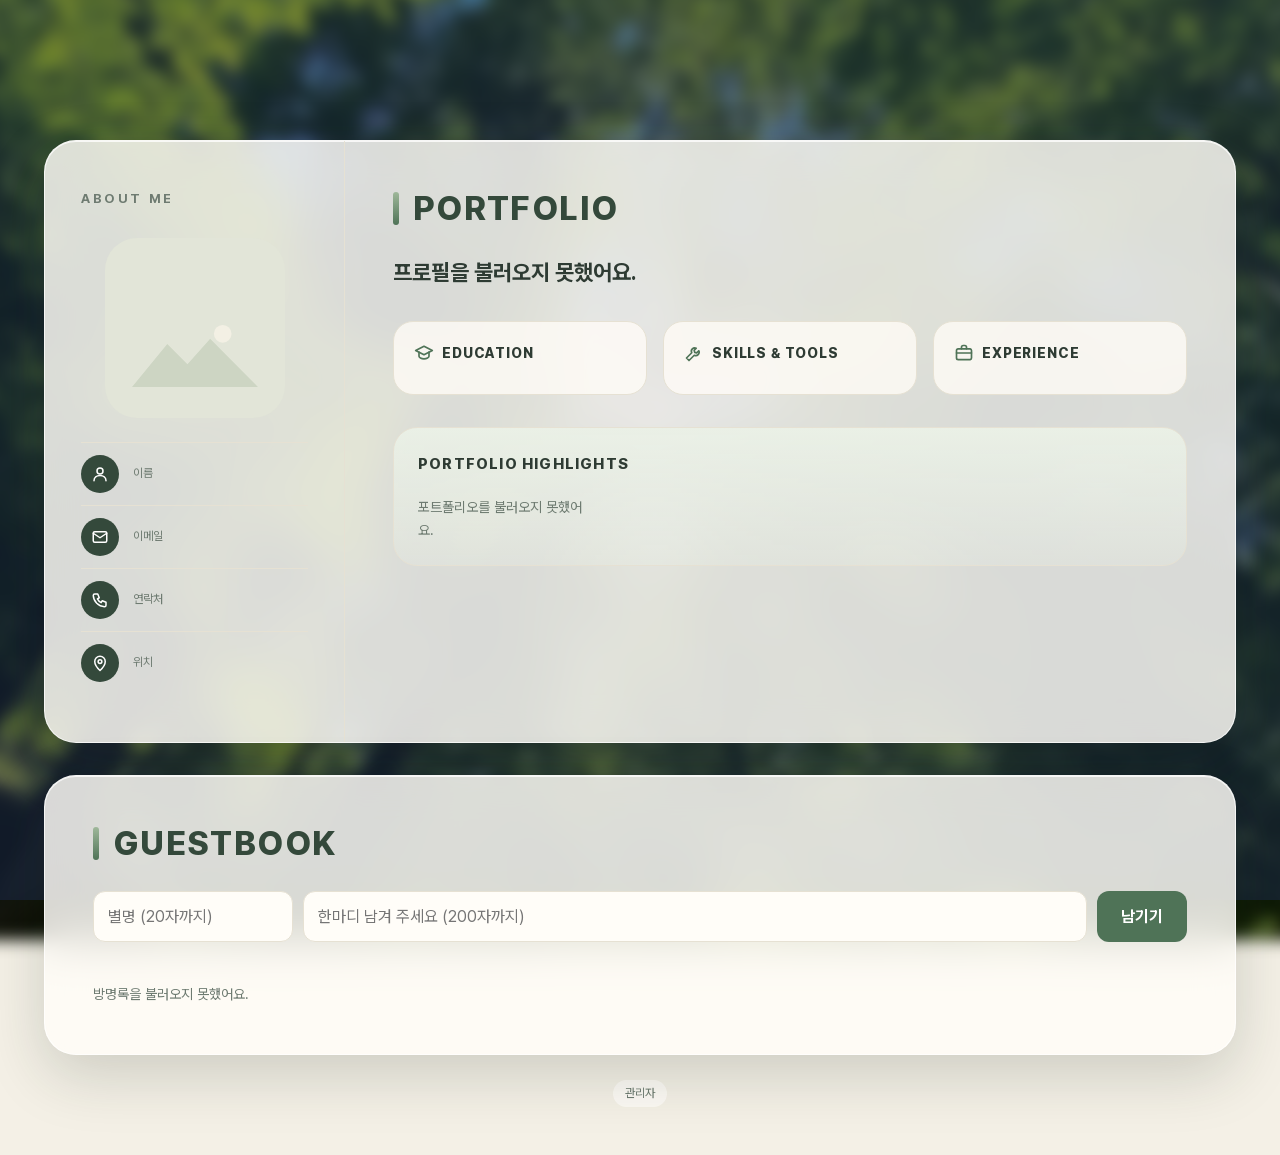
==== commit e4b8f03e: "포트폴리오 카드를 누르면 자세히 보기 창(다이얼로그) 열기 Co-Authored-By: Claude Opus 5.5 <noreply@anthropic.com> Claude-Sess" ====
--- a/index.html
+++ b/index.html
@@ -121,6 +121,24 @@
       </ul>
     </section>
 
+    <!-- 프로젝트 자세히 보기 창 (카드를 누르면 열린다) -->
+    <dialog class="project-dialog" id="project-dialog" aria-labelledby="dlg-title">
+      <button type="button" class="dlg-close" id="dlg-close" aria-label="닫기">
+        <svg viewBox="0 0 24 24" aria-hidden="true"><path d="M6 6l12 12M18 6L6 18"/></svg>
+      </button>
+      <div class="dlg-photo" id="dlg-photo"></div>
+      <div class="dlg-body">
+        <p class="card-meta" id="dlg-meta"></p>
+        <h2 class="dlg-title" id="dlg-title"></h2>
+        <div class="card-tags" id="dlg-tags"></div>
+        <p class="dlg-desc" id="dlg-desc"></p>
+        <div class="dlg-actions">
+          <button type="button" class="dlg-file" id="dlg-file">첨부 파일 열기</button>
+          <button type="button" class="dlg-done" id="dlg-done">닫기</button>
+        </div>
+      </div>
+    </dialog>
+
     <footer class="footer">
       <a href="admin.html" class="admin-link">관리자</a>
     </footer>
--- a/style.css
+++ b/style.css
@@ -1,7 +1,8 @@
 /* ===== 기본 색과 글꼴 ===== */
 :root {
   --bg: #f4f0e6;          /* 따뜻한 모래빛 바탕 */
-  --sheet: rgba(255, 253, 248, 0.94); /* 살짝 비치는 크림색 카드 */
+  --sheet: rgba(255, 253, 248, 0.7); /* 숲이 비치는 유리 같은 카드 */
+  --glass: rgba(255, 253, 248, 0.8);  /* 카드 안쪽 작은 유리 상자 */
   --surface: #fffdf8;     /* 카드 안쪽 상자 */
   --text: #2e3b33;        /* 기본 글자 (짙은 숲색) */
   --muted: #6e7b71;       /* 흐린 글자 */
@@ -36,13 +37,32 @@
 body::before {
   content: "";
   position: fixed;
+  inset: -40px; /* 흐림 때문에 가장자리가 비치지 않도록 화면보다 조금 크게 */
+  z-index: -2;
+  background: url("images/forest.webp") center 35% / cover no-repeat;
+  filter: blur(8px); /* 사진 흐림 정도 (숫자가 클수록 더 흐림) */
+  pointer-events: none;
+}
+
+/* 사진 위에 얇은 크림색 막 */
+body::after {
+  content: "";
+  position: fixed;
   inset: 0;
   z-index: -1;
-  background:
-    linear-gradient(180deg, rgba(244, 240, 230, 0.05) 0%, rgba(40, 60, 45, 0.25) 100%),
-    url("images/forest.webp") center 35% / cover no-repeat;
+  background: var(--veil); /* 막의 색과 진하기는 아래 "시간 따라 바뀌는 숲"에서 정한다 */
+  transition: background 1.5s;
   pointer-events: none;
 }
+
+/* ===== 시간 따라 바뀌는 숲 (script.js 가 지금 시각을 보고 고른다) =====
+   rgba 의 맨 끝 숫자가 막의 진하기 (0 = 없음, 1 = 사진이 안 보임) */
+:root,
+:root[data-time="day"]     { --veil: rgba(244, 240, 230, 0.35); } /* 낮: 맑은 크림빛 */
+:root[data-time="morning"] { --veil: rgba(255, 224, 160, 0.32); } /* 아침: 연한 금빛 */
+:root[data-time="evening"] { --veil: rgba(236, 150, 100, 0.32); } /* 저녁: 노을빛 */
+:root[data-time="night"]   { --veil: rgba(28, 42, 78, 0.5); }     /* 밤: 푸른 달빛 */
+:root[data-time="night"]   { --sheet: rgba(255, 253, 248, 0.84); } /* 밤에는 글씨가 잘 보이게 카드를 덜 비치게 */
 
 button,
 input {
@@ -59,10 +79,19 @@
 .sheet {
   background: var(--sheet);
   border-radius: 32px;
-  border: 1px solid rgba(255, 255, 255, 0.7);
-  box-shadow: 0 20px 60px var(--shadow);
-  -webkit-backdrop-filter: blur(8px);
-  backdrop-filter: blur(8px);
+  border: 1px solid rgba(255, 255, 255, 0.75);
+  box-shadow:
+    0 20px 60px rgba(30, 45, 35, 0.18),
+    inset 0 1px 0 rgba(255, 255, 255, 0.8); /* 유리 위쪽 가장자리의 빛 */
+  -webkit-backdrop-filter: blur(22px) saturate(1.25);
+  backdrop-filter: blur(22px) saturate(1.25);
+}
+
+/* 유리 효과를 못 쓰는 브라우저에서는 덜 비치는 카드로 */
+@supports not ((backdrop-filter: blur(1px)) or (-webkit-backdrop-filter: blur(1px))) {
+  .sheet {
+    background: rgba(255, 253, 248, 0.94);
+  }
 }
 
 .sheet:not(.guestbook) {
@@ -236,7 +265,7 @@
   padding: 20px;
   border: 1px solid var(--line);
   border-radius: 20px;
-  background: var(--surface);
+  background: var(--glass);
 }
 
 .info-title {
@@ -293,7 +322,7 @@
   flex-direction: column;
   border: 1px solid var(--line);
   border-radius: 20px;
-  background: var(--surface);
+  background: var(--glass);
   overflow: hidden;
   transition: transform 0.15s, box-shadow 0.15s;
 }
@@ -316,8 +345,10 @@
   cursor: pointer;
 }
 
-.card-open:disabled {
-  cursor: default;
+.card-open:focus-visible {
+  outline: 3px solid var(--accent);
+  outline-offset: -3px;
+  border-radius: 20px;
 }
 
 /* 브라우저 창 모양 썸네일 */
@@ -424,6 +455,7 @@
   fill: none;
   stroke: currentColor;
   stroke-width: 2;
+  stroke-linecap: round;
   stroke-linejoin: round;
 }
 
@@ -436,6 +468,44 @@
 
 .like.liked svg {
   fill: currentColor;
+}
+
+.like {
+  position: relative;
+}
+
+/* 누르면 작은 잎이 톡 튀어 오른다 */
+.leaf-pop {
+  position: absolute;
+  left: 18px;
+  top: 6px;
+  width: 14px;
+  height: 14px;
+  color: var(--accent);
+  pointer-events: none;
+  animation: leaf-pop 0.9s ease-out forwards;
+}
+
+.leaf-pop svg {
+  width: 100%;
+  height: 100%;
+  fill: currentColor;
+  stroke: none;
+}
+
+@keyframes leaf-pop {
+  0%   { opacity: 1; transform: translate(0, 0) rotate(0deg) scale(0.6); }
+  100% { opacity: 0; transform: translate(var(--x), -42px) rotate(var(--r)) scale(1.1); }
+}
+
+.like.liked svg:first-child {
+  animation: leaf-grow 0.4s ease-out;
+}
+
+@keyframes leaf-grow {
+  0%   { transform: scale(0.6); }
+  60%  { transform: scale(1.3); }
+  100% { transform: scale(1); }
 }
 
 /* 맨 아래 기울어진 인용 */
@@ -450,6 +520,193 @@
 
 .quote:not(:empty)::before { content: "“ "; color: var(--accent); font-weight: 700; }
 .quote:not(:empty)::after  { content: " ”"; color: var(--accent); font-weight: 700; }
+
+/* ===== 프로젝트 자세히 보기 창 ===== */
+.dialog-open {
+  overflow: hidden; /* 창이 열려 있는 동안 뒤 화면은 스크롤되지 않게 */
+}
+
+.project-dialog {
+  width: min(760px, calc(100% - 32px));
+  max-height: calc(100% - 48px);
+  padding: 0;
+  border: 1px solid rgba(255, 255, 255, 0.75);
+  border-radius: 28px;
+  background: rgba(255, 253, 248, 0.9);
+  color: var(--text);
+  box-shadow: 0 30px 80px rgba(20, 32, 25, 0.35);
+  -webkit-backdrop-filter: blur(22px) saturate(1.25);
+  backdrop-filter: blur(22px) saturate(1.25);
+  overflow: auto;
+}
+
+.project-dialog::backdrop {
+  background: rgba(24, 36, 28, 0.45);
+  -webkit-backdrop-filter: blur(4px);
+  backdrop-filter: blur(4px);
+}
+
+.dlg-close {
+  position: sticky;
+  top: 14px;
+  float: right;
+  z-index: 1;
+  display: grid;
+  place-items: center;
+  width: 40px;
+  height: 40px;
+  margin: 14px 14px -54px 0;
+  border: 0;
+  border-radius: 50%;
+  background: rgba(255, 253, 248, 0.9);
+  color: var(--ink);
+  box-shadow: 0 4px 14px var(--shadow);
+  cursor: pointer;
+}
+
+.dlg-close svg {
+  width: 18px;
+  height: 18px;
+  fill: none;
+  stroke: currentColor;
+  stroke-width: 2.2;
+  stroke-linecap: round;
+}
+
+.dlg-photo {
+  background: var(--placeholder);
+}
+
+.dlg-photo img {
+  display: block;
+  width: 100%;
+  max-height: 60vh;
+  object-fit: contain;
+  background: #e9ece2;
+}
+
+.dlg-photo.empty {
+  aspect-ratio: 16 / 7;
+  background: var(--placeholder) url("data:image/svg+xml,%3Csvg xmlns='http://www.w3.org/2000/svg' viewBox='0 0 100 60'%3E%3Ccircle cx='72' cy='18' r='7' fill='%23f3f0e4'/%3E%3Cpath d='M0 60 L28 26 L44 42 L62 22 L100 60 Z' fill='%23cdd5c3'/%3E%3C/svg%3E") center bottom / 50% auto no-repeat;
+}
+
+.dlg-body {
+  padding: 28px 32px 32px;
+}
+
+.dlg-title {
+  margin: 0 0 12px;
+  font-size: 26px;
+  font-weight: 800;
+  line-height: 1.35;
+  color: var(--ink);
+}
+
+.dlg-desc {
+  margin: 18px 0 0;
+  color: var(--text);
+  white-space: pre-line;
+  word-break: break-word;
+}
+
+.dlg-desc:empty {
+  display: none;
+}
+
+.dlg-actions {
+  display: flex;
+  flex-wrap: wrap;
+  gap: 10px;
+  margin-top: 28px;
+}
+
+.dlg-actions button {
+  padding: 12px 22px;
+  border-radius: 12px;
+  font-weight: 700;
+  cursor: pointer;
+}
+
+.dlg-file {
+  border: 0;
+  background: var(--accent);
+  color: #ffffff;
+}
+
+.dlg-file[hidden] {
+  display: none;
+}
+
+.dlg-done {
+  border: 1px solid var(--line);
+  background: var(--surface);
+  color: var(--text);
+}
+
+/* 창이 열릴 때 살며시 떠오른다 */
+.motion-ok .project-dialog[open] {
+  animation: dialog-in 0.35s ease-out;
+}
+
+.motion-ok .project-dialog[open]::backdrop {
+  animation: backdrop-in 0.35s ease-out;
+}
+
+@keyframes dialog-in {
+  from { opacity: 0; transform: translateY(24px) scale(0.98); }
+  to   { opacity: 1; transform: none; }
+}
+
+@keyframes backdrop-in {
+  from { opacity: 0; }
+  to   { opacity: 1; }
+}
+
+@media (max-width: 820px) {
+  .project-dialog {
+    border-radius: 22px;
+  }
+
+  .dlg-body {
+    padding: 22px 20px 24px;
+  }
+
+  .dlg-title {
+    font-size: 21px;
+  }
+
+  .dlg-actions button {
+    flex: 1;
+  }
+}
+
+/* ===== 스크롤하면 하나씩 떠오르기 (script.js 가 .reveal 을 붙인다) ===== */
+.motion-ok .reveal {
+  opacity: 0;
+  transform: translateY(28px);
+  transition: opacity 0.8s ease, transform 0.8s ease;
+}
+
+.motion-ok .reveal.is-visible {
+  opacity: 1;
+  transform: none;
+}
+
+/* 움직임 줄이기를 켠 기기에서는 효과를 모두 끈다 */
+@media (prefers-reduced-motion: reduce) {
+  .leaf-pop,
+  .like.liked svg:first-child {
+    animation: none;
+  }
+
+  .leaf-pop {
+    display: none;
+  }
+
+  body::after {
+    transition: none;
+  }
+}
 
 .status {
   margin: 0;
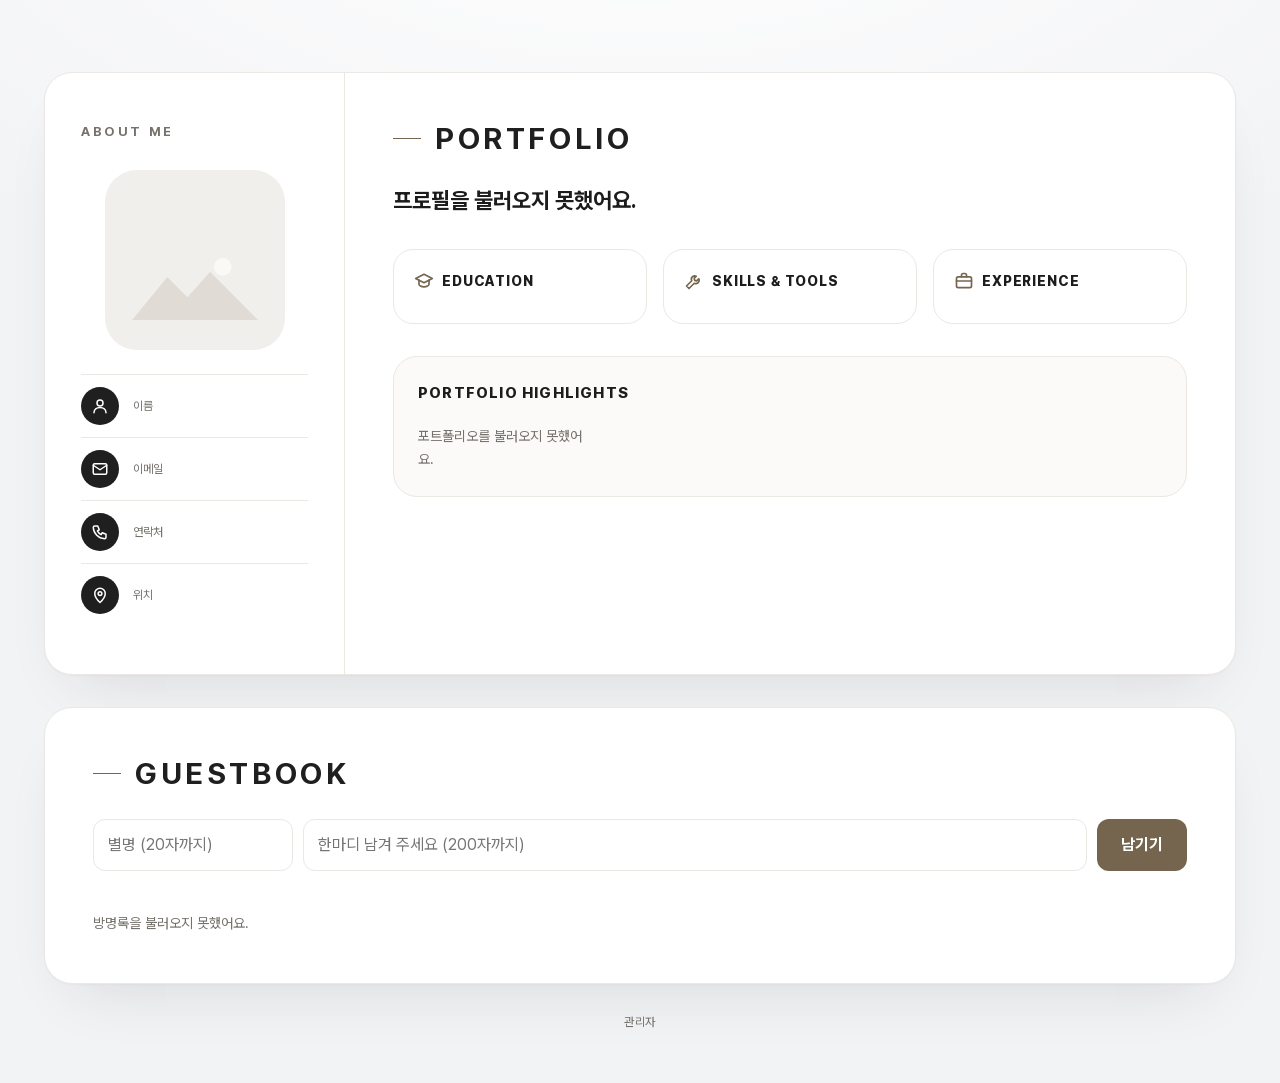
==== commit f935670e: "케이스 스터디, 숫자로 보는 나, 이력서 PDF 받기, 분류 버튼 추가 - resume.sql 10번: projects 케이스 스터디 칸, profile stats·resume_u" ====
--- a/index.html
+++ b/index.html
@@ -61,6 +61,12 @@
             </div>
           </li>
         </ul>
+
+        <!-- 이력서 PDF 받기 (관리자가 올렸을 때만 보인다) -->
+        <button type="button" class="resume-btn" id="resume-btn" hidden>
+          <svg viewBox="0 0 24 24" aria-hidden="true"><path d="M12 4v11M7 10l5 5 5-5M5 20h14"/></svg>
+          이력서 PDF 받기
+        </button>
       </aside>
 
       <!-- 오른쪽: PORTFOLIO -->
@@ -69,6 +75,9 @@
 
         <p class="headline" id="profile-headline"></p>
         <p class="intro" id="profile-intro"></p>
+
+        <!-- 숫자로 보는 나 -->
+        <dl class="stats" id="stats" hidden></dl>
 
         <div class="info-grid">
           <div class="info-box">
@@ -96,6 +105,8 @@
 
         <div class="highlights">
           <h3 class="highlights-title">PORTFOLIO HIGHLIGHTS</h3>
+          <!-- 분류로 골라 보기 (분류가 2개 이상일 때 보인다) -->
+          <div class="filters" id="filters" role="group" aria-label="분류로 골라 보기" hidden></div>
           <div class="cards" id="cards">
             <p class="status">불러오는 중…</p>
           </div>
@@ -126,12 +137,26 @@
       <button type="button" class="dlg-close" id="dlg-close" aria-label="닫기">
         <svg viewBox="0 0 24 24" aria-hidden="true"><path d="M6 6l12 12M18 6L6 18"/></svg>
       </button>
-      <div class="dlg-photo" id="dlg-photo"></div>
+      <div class="dlg-gallery">
+        <div class="dlg-photo" id="dlg-photo"></div>
+        <button type="button" class="dlg-arrow prev" id="dlg-prev" aria-label="이전 사진">
+          <svg viewBox="0 0 24 24" aria-hidden="true"><path d="M15 5l-7 7 7 7"/></svg>
+        </button>
+        <button type="button" class="dlg-arrow next" id="dlg-next" aria-label="다음 사진">
+          <svg viewBox="0 0 24 24" aria-hidden="true"><path d="M9 5l7 7-7 7"/></svg>
+        </button>
+        <span class="dlg-count" id="dlg-count" aria-live="polite"></span>
+      </div>
       <div class="dlg-body">
         <p class="card-meta" id="dlg-meta"></p>
         <h2 class="dlg-title" id="dlg-title"></h2>
         <div class="card-tags" id="dlg-tags"></div>
+
+        <!-- 케이스 스터디: 기간 · 역할 · 기여도, 대표 성과, 문제 → 해결 → 결과 -->
+        <dl class="dlg-facts" id="dlg-facts"></dl>
+        <p class="dlg-key" id="dlg-key"></p>
         <p class="dlg-desc" id="dlg-desc"></p>
+        <div class="dlg-case" id="dlg-case"></div>
         <div class="dlg-actions">
           <button type="button" class="dlg-file" id="dlg-file">첨부 파일 열기</button>
           <button type="button" class="dlg-done" id="dlg-done">닫기</button>
--- a/style.css
+++ b/style.css
@@ -1,18 +1,18 @@
 /* ===== 기본 색과 글꼴 ===== */
 :root {
-  --bg: #f4f0e6;          /* 따뜻한 모래빛 바탕 */
-  --sheet: rgba(255, 253, 248, 0.7); /* 숲이 비치는 유리 같은 카드 */
-  --glass: rgba(255, 253, 248, 0.8);  /* 카드 안쪽 작은 유리 상자 */
-  --surface: #fffdf8;     /* 카드 안쪽 상자 */
-  --text: #2e3b33;        /* 기본 글자 (짙은 숲색) */
-  --muted: #6e7b71;       /* 흐린 글자 */
-  --line: #e6e1d3;        /* 연한 테두리 */
-  --accent: #4f7357;      /* 강조색 (이끼 초록) */
-  --accent-soft: #eaf0e6; /* 아주 연한 초록 */
-  --ink: #34493b;         /* 동그란 아이콘 바탕 (깊은 숲색) */
-  --placeholder: #e2e5d8; /* 사진이 없을 때 자리 */
-  --danger: #b4533a;      /* 지우기·오류 (흙빛 빨강) */
-  --shadow: rgba(52, 73, 59, 0.08);
+  --bg: #f8f7f4;          /* 아주 옅은 아이보리 바탕 */
+  --sheet: #ffffff;       /* 흰 카드 */
+  --glass: #ffffff;       /* 카드 안쪽 상자 */
+  --surface: #ffffff;     /* 입력칸·버튼 바탕 */
+  --text: #1c1c1c;        /* 기본 글자 (먹색) */
+  --muted: #75716b;       /* 흐린 글자 (따뜻한 회색) */
+  --line: #ebe8e3;        /* 가는 테두리 */
+  --accent: #75654f;      /* 강조색 (차분한 브론즈) */
+  --accent-soft: #f4f1ec; /* 아주 연한 베이지 */
+  --ink: #1f1f1f;         /* 동그란 아이콘 바탕 (먹색) */
+  --placeholder: #f1efeb; /* 사진이 없을 때 자리 */
+  --danger: #a8442f;      /* 지우기·오류 */
+  --shadow: rgba(40, 35, 25, 0.06);
   --font: "Pretendard Variable", "Pretendard", "Apple SD Gothic Neo", "Malgun Gothic", system-ui, sans-serif;
 }
 
@@ -20,7 +20,7 @@
   box-sizing: border-box;
 }
 
-/* 바탕: 숲 사진을 화면에 고정해서 깔고, 그 위에 카드가 떠 있다 */
+/* 바탕: 위쪽이 살짝 더 밝은 은은한 아이보리 */
 html {
   background: var(--bg);
 }
@@ -28,41 +28,20 @@
 body {
   margin: 0;
   min-height: 100vh;
+  background: radial-gradient(1400px 700px at 50% -15%, #ffffff 0%, var(--bg) 70%) no-repeat;
   color: var(--text);
   font-family: var(--font); /* 글꼴: 프리텐다드 (fonts/pretendard 폴더) */
-  line-height: 1.6;
-}
-
-/* 사진은 스크롤해도 움직이지 않는다 (휴대폰에서도 같게 보이도록 따로 고정한 층) */
-body::before {
-  content: "";
-  position: fixed;
-  inset: -40px; /* 흐림 때문에 가장자리가 비치지 않도록 화면보다 조금 크게 */
-  z-index: -2;
-  background: url("images/forest.webp") center 35% / cover no-repeat;
-  filter: blur(8px); /* 사진 흐림 정도 (숫자가 클수록 더 흐림) */
-  pointer-events: none;
-}
-
-/* 사진 위에 얇은 크림색 막 */
-body::after {
-  content: "";
-  position: fixed;
-  inset: 0;
-  z-index: -1;
-  background: var(--veil); /* 막의 색과 진하기는 아래 "시간 따라 바뀌는 숲"에서 정한다 */
-  transition: background 1.5s;
-  pointer-events: none;
-}
-
-/* ===== 시간 따라 바뀌는 숲 (script.js 가 지금 시각을 보고 고른다) =====
-   rgba 의 맨 끝 숫자가 막의 진하기 (0 = 없음, 1 = 사진이 안 보임) */
+  line-height: 1.65;
+  -webkit-font-smoothing: antialiased;
+  transition: background-color 1.5s;
+}
+
+/* ===== 시간 따라 아주 살짝 바뀌는 바탕색 (script.js 가 지금 시각을 보고 고른다) ===== */
 :root,
-:root[data-time="day"]     { --veil: rgba(244, 240, 230, 0.35); } /* 낮: 맑은 크림빛 */
-:root[data-time="morning"] { --veil: rgba(255, 224, 160, 0.32); } /* 아침: 연한 금빛 */
-:root[data-time="evening"] { --veil: rgba(236, 150, 100, 0.32); } /* 저녁: 노을빛 */
-:root[data-time="night"]   { --veil: rgba(28, 42, 78, 0.5); }     /* 밤: 푸른 달빛 */
-:root[data-time="night"]   { --sheet: rgba(255, 253, 248, 0.84); } /* 밤에는 글씨가 잘 보이게 카드를 덜 비치게 */
+:root[data-time="day"]     { --bg: #f8f7f4; } /* 낮: 맑은 아이보리 */
+:root[data-time="morning"] { --bg: #faf7f0; } /* 아침: 따뜻한 크림 */
+:root[data-time="evening"] { --bg: #f9f4f1; } /* 저녁: 옅은 살구빛 */
+:root[data-time="night"]   { --bg: #f2f3f5; } /* 밤: 차분한 진주빛 */
 
 button,
 input {
@@ -72,26 +51,17 @@
 .page {
   max-width: 1240px;
   margin: 0 auto;
-  padding: 140px 24px 48px;
+  padding: 72px 24px 48px;
 }
 
 /* ===== 큰 흰 카드 ===== */
 .sheet {
   background: var(--sheet);
-  border-radius: 32px;
-  border: 1px solid rgba(255, 255, 255, 0.75);
+  border-radius: 28px;
+  border: 1px solid var(--line);
   box-shadow:
-    0 20px 60px rgba(30, 45, 35, 0.18),
-    inset 0 1px 0 rgba(255, 255, 255, 0.8); /* 유리 위쪽 가장자리의 빛 */
-  -webkit-backdrop-filter: blur(22px) saturate(1.25);
-  backdrop-filter: blur(22px) saturate(1.25);
-}
-
-/* 유리 효과를 못 쓰는 브라우저에서는 덜 비치는 카드로 */
-@supports not ((backdrop-filter: blur(1px)) or (-webkit-backdrop-filter: blur(1px))) {
-  .sheet {
-    background: rgba(255, 253, 248, 0.94);
-  }
+    0 1px 2px rgba(40, 35, 25, 0.03),
+    0 30px 60px -30px rgba(40, 35, 25, 0.14);
 }
 
 .sheet:not(.guestbook) {
@@ -120,7 +90,7 @@
   height: 180px;
   margin: 0 auto 24px;
   border-radius: 32px;
-  background: var(--placeholder) url("data:image/svg+xml,%3Csvg xmlns='http://www.w3.org/2000/svg' viewBox='0 0 100 60'%3E %3Ccircle cx='72' cy='18' r='7' fill='%23f3f0e4'/%3E %3Cpath d='M0 60 L28 26 L44 42 L62 22 L100 60 Z' fill='%23cdd5c3'/%3E %3C/svg%3E") center 70% / 70% auto no-repeat;
+  background: var(--placeholder) url("data:image/svg+xml,%3Csvg xmlns='http://www.w3.org/2000/svg' viewBox='0 0 100 60'%3E %3Ccircle cx='72' cy='18' r='7' fill='%23faf9f6'/%3E %3Cpath d='M0 60 L28 26 L44 42 L62 22 L100 60 Z' fill='%23e0dcd5'/%3E %3C/svg%3E") center 70% / 70% auto no-repeat;
   overflow: hidden;
 }
 
@@ -214,25 +184,23 @@
 }
 
 .big-title {
-  position: relative;
+  display: flex;
+  align-items: center;
+  gap: 14px;
   margin: 0 0 28px;
-  padding-left: 20px;
-  font-size: 34px;
-  font-weight: 800;
-  letter-spacing: 0.04em;
+  font-size: 30px;
+  font-weight: 700;
+  letter-spacing: 0.12em;
   line-height: 1.15;
   color: var(--ink);
 }
 
 .big-title::before {
   content: "";
-  position: absolute;
-  left: 0;
-  top: 0.1em;
-  bottom: 0.1em;
-  width: 6px;
-  border-radius: 6px;
-  background: linear-gradient(180deg, #9fb89a, var(--accent));
+  flex: none;
+  width: 28px;
+  height: 1px;
+  background: var(--accent);
 }
 
 .headline {
@@ -243,8 +211,8 @@
 }
 
 .headline .name-mark {
-  box-shadow: inset 0 -0.35em 0 rgba(79, 115, 87, 0.18);
-  border-bottom: 3px solid var(--accent);
+  padding-bottom: 1px;
+  border-bottom: 1px solid var(--accent);
 }
 
 .intro {
@@ -300,7 +268,7 @@
   padding: 24px;
   border: 1px solid var(--line);
   border-radius: 24px;
-  background: linear-gradient(180deg, var(--accent-soft), rgba(234, 240, 230, 0.3));
+  background: #fbfaf8;
   margin-bottom: 32px;
 }
 
@@ -363,7 +331,7 @@
   display: flex;
   gap: 5px;
   padding: 7px 9px;
-  background: #f1eee4;
+  background: #f6f4f0;
   border-bottom: 1px solid var(--line);
 }
 
@@ -374,13 +342,11 @@
   background: #cbd1d8;
 }
 
-.browser-bar span:nth-child(1) { background: #d9a68a; } /* 흙빛 */
-.browser-bar span:nth-child(2) { background: #e7c98f; } /* 모래빛 */
-.browser-bar span:nth-child(3) { background: #9fb89a; } /* 풀빛 */
+.browser-bar span { background: #dedad3; } /* 점 세 개는 같은 연회색 */
 
 .browser-screen {
   aspect-ratio: 16 / 10;
-  background: var(--placeholder) url("data:image/svg+xml,%3Csvg xmlns='http://www.w3.org/2000/svg' viewBox='0 0 100 60'%3E %3Ccircle cx='72' cy='18' r='7' fill='%23f3f0e4'/%3E %3Cpath d='M0 60 L28 26 L44 42 L62 22 L100 60 Z' fill='%23cdd5c3'/%3E %3C/svg%3E") center bottom / 80% auto no-repeat;
+  background: var(--placeholder) url("data:image/svg+xml,%3Csvg xmlns='http://www.w3.org/2000/svg' viewBox='0 0 100 60'%3E %3Ccircle cx='72' cy='18' r='7' fill='%23faf9f6'/%3E %3Cpath d='M0 60 L28 26 L44 42 L62 22 L100 60 Z' fill='%23e0dcd5'/%3E %3C/svg%3E") center bottom / 80% auto no-repeat;
 }
 
 .browser-screen img {
@@ -521,6 +487,193 @@
 .quote:not(:empty)::before { content: "“ "; color: var(--accent); font-weight: 700; }
 .quote:not(:empty)::after  { content: " ”"; color: var(--accent); font-weight: 700; }
 
+/* ===== 이력서 PDF 받기 ===== */
+.resume-btn {
+  display: inline-flex;
+  align-items: center;
+  justify-content: center;
+  gap: 8px;
+  width: 100%;
+  margin-top: 24px;
+  padding: 12px 16px;
+  border: 1px solid var(--ink);
+  border-radius: 999px;
+  background: var(--ink);
+  color: #ffffff;
+  font-size: 14px;
+  font-weight: 600;
+  letter-spacing: 0.02em;
+  cursor: pointer;
+  transition: background 0.2s, color 0.2s;
+}
+
+.resume-btn:hover {
+  background: #ffffff;
+  color: var(--ink);
+}
+
+.resume-btn svg {
+  width: 16px;
+  height: 16px;
+  fill: none;
+  stroke: currentColor;
+  stroke-width: 2;
+  stroke-linecap: round;
+  stroke-linejoin: round;
+}
+
+/* ===== 숫자로 보는 나 ===== */
+.stats {
+  display: grid;
+  grid-template-columns: repeat(4, 1fr);
+  margin: 0 0 32px;
+  padding: 22px 0;
+  border-top: 1px solid var(--line);
+  border-bottom: 1px solid var(--line);
+}
+
+.stat {
+  padding: 0 16px;
+  text-align: center;
+}
+
+.stat + .stat {
+  border-left: 1px solid var(--line);
+}
+
+.stat-value {
+  margin: 0;
+  font-size: 32px;
+  font-weight: 700;
+  line-height: 1.2;
+  letter-spacing: -0.01em;
+  color: var(--ink);
+  font-variant-numeric: tabular-nums; /* 숫자가 올라갈 때 폭이 흔들리지 않게 */
+}
+
+.stat-label {
+  margin: 6px 0 0;
+  font-size: 13px;
+  color: var(--muted);
+}
+
+/* ===== 분류로 골라 보기 ===== */
+.filters {
+  display: flex;
+  flex-wrap: wrap;
+  gap: 8px;
+  margin: -6px 0 20px;
+}
+
+.filter {
+  padding: 6px 14px;
+  border: 1px solid var(--line);
+  border-radius: 999px;
+  background: #ffffff;
+  color: var(--muted);
+  font-size: 13px;
+  font-weight: 600;
+  cursor: pointer;
+  transition: background 0.2s, color 0.2s, border-color 0.2s;
+}
+
+.filter:hover {
+  border-color: var(--accent);
+  color: var(--accent);
+}
+
+.filter[aria-pressed="true"] {
+  border-color: var(--ink);
+  background: var(--ink);
+  color: #ffffff;
+}
+
+/* display 를 정해 둔 것도 hidden 이면 확실히 숨긴다 */
+.resume-btn[hidden],
+.stats[hidden],
+.filters[hidden],
+.card[hidden] {
+  display: none;
+}
+
+/* ===== 자세히 보기 창: 케이스 스터디 ===== */
+.dlg-facts {
+  display: flex;
+  flex-wrap: wrap;
+  gap: 10px 28px;
+  margin: 20px 0 0;
+  padding: 16px 0;
+  border-top: 1px solid var(--line);
+  border-bottom: 1px solid var(--line);
+}
+
+.dlg-facts:empty {
+  display: none;
+}
+
+.fact dt {
+  font-size: 11px;
+  font-weight: 700;
+  letter-spacing: 0.12em;
+  color: var(--muted);
+}
+
+.fact dd {
+  margin: 2px 0 0;
+  font-size: 15px;
+  font-weight: 600;
+  color: var(--ink);
+}
+
+.dlg-key {
+  margin: 20px 0 0;
+  padding: 14px 18px;
+  border-left: 2px solid var(--accent);
+  background: var(--accent-soft);
+  font-size: 17px;
+  font-weight: 700;
+  color: var(--ink);
+}
+
+.dlg-key:empty {
+  display: none;
+}
+
+.dlg-case {
+  display: grid;
+  gap: 18px;
+  margin-top: 24px;
+}
+
+.dlg-case:empty {
+  display: none;
+}
+
+.case-head {
+  display: flex;
+  align-items: baseline;
+  gap: 10px;
+  margin: 0 0 6px;
+  font-size: 15px;
+  font-weight: 700;
+  color: var(--ink);
+}
+
+.case-num {
+  font-size: 12px;
+  font-weight: 700;
+  letter-spacing: 0.08em;
+  color: var(--accent);
+}
+
+.case-text {
+  margin: 0;
+  padding-left: 32px;
+  color: var(--text);
+  white-space: pre-line;
+  word-break: break-word;
+}
+
 /* ===== 프로젝트 자세히 보기 창 ===== */
 .dialog-open {
   overflow: hidden; /* 창이 열려 있는 동안 뒤 화면은 스크롤되지 않게 */
@@ -530,18 +683,16 @@
   width: min(760px, calc(100% - 32px));
   max-height: calc(100% - 48px);
   padding: 0;
-  border: 1px solid rgba(255, 255, 255, 0.75);
+  border: 1px solid var(--line);
   border-radius: 28px;
-  background: rgba(255, 253, 248, 0.9);
+  background: #ffffff;
   color: var(--text);
-  box-shadow: 0 30px 80px rgba(20, 32, 25, 0.35);
-  -webkit-backdrop-filter: blur(22px) saturate(1.25);
-  backdrop-filter: blur(22px) saturate(1.25);
+  box-shadow: 0 40px 100px -20px rgba(28, 26, 22, 0.3);
   overflow: auto;
 }
 
 .project-dialog::backdrop {
-  background: rgba(24, 36, 28, 0.45);
+  background: rgba(28, 26, 22, 0.32);
   -webkit-backdrop-filter: blur(4px);
   backdrop-filter: blur(4px);
 }
@@ -558,7 +709,7 @@
   margin: 14px 14px -54px 0;
   border: 0;
   border-radius: 50%;
-  background: rgba(255, 253, 248, 0.9);
+  background: rgba(255, 255, 255, 0.94);
   color: var(--ink);
   box-shadow: 0 4px 14px var(--shadow);
   cursor: pointer;
@@ -573,21 +724,75 @@
   stroke-linecap: round;
 }
 
+.dlg-gallery {
+  position: relative;
+}
+
+/* 사진 칸은 높이를 고정해서, 넘길 때 창 크기가 흔들리지 않게 */
 .dlg-photo {
-  background: var(--placeholder);
+  height: min(56vh, 460px);
+  background: #f4f2ee;
 }
 
 .dlg-photo img {
   display: block;
   width: 100%;
-  max-height: 60vh;
+  height: 100%;
   object-fit: contain;
-  background: #e9ece2;
+}
+
+/* 넘기기 버튼과 "2 / 5" 표시 */
+.dlg-arrow {
+  position: absolute;
+  top: 50%;
+  display: grid;
+  place-items: center;
+  width: 44px;
+  height: 44px;
+  margin-top: -22px;
+  border: 0;
+  border-radius: 50%;
+  background: rgba(255, 255, 255, 0.92);
+  color: var(--ink);
+  box-shadow: 0 4px 14px var(--shadow);
+  cursor: pointer;
+}
+
+.dlg-arrow.prev { left: 14px; }
+.dlg-arrow.next { right: 14px; }
+
+.dlg-arrow svg {
+  width: 20px;
+  height: 20px;
+  fill: none;
+  stroke: currentColor;
+  stroke-width: 2.4;
+  stroke-linecap: round;
+  stroke-linejoin: round;
+}
+
+.dlg-arrow[hidden],
+.dlg-count[hidden] {
+  display: none;
+}
+
+.dlg-count {
+  position: absolute;
+  left: 50%;
+  bottom: 14px;
+  transform: translateX(-50%);
+  padding: 3px 12px;
+  border-radius: 999px;
+  background: rgba(28, 28, 28, 0.7);
+  color: #ffffff;
+  font-size: 13px;
+  font-weight: 700;
 }
 
 .dlg-photo.empty {
+  height: auto;
   aspect-ratio: 16 / 7;
-  background: var(--placeholder) url("data:image/svg+xml,%3Csvg xmlns='http://www.w3.org/2000/svg' viewBox='0 0 100 60'%3E%3Ccircle cx='72' cy='18' r='7' fill='%23f3f0e4'/%3E%3Cpath d='M0 60 L28 26 L44 42 L62 22 L100 60 Z' fill='%23cdd5c3'/%3E%3C/svg%3E") center bottom / 50% auto no-repeat;
+  background: var(--placeholder) url("data:image/svg+xml,%3Csvg xmlns='http://www.w3.org/2000/svg' viewBox='0 0 100 60'%3E%3Ccircle cx='72' cy='18' r='7' fill='%23faf9f6'/%3E%3Cpath d='M0 60 L28 26 L44 42 L62 22 L100 60 Z' fill='%23e0dcd5'/%3E%3C/svg%3E") center bottom / 50% auto no-repeat;
 }
 
 .dlg-body {
@@ -671,6 +876,19 @@
     padding: 22px 20px 24px;
   }
 
+  .dlg-photo {
+    height: min(46vh, 340px);
+  }
+
+  .dlg-arrow {
+    width: 38px;
+    height: 38px;
+    margin-top: -19px;
+  }
+
+  .dlg-arrow.prev { left: 8px; }
+  .dlg-arrow.next { right: 8px; }
+
   .dlg-title {
     font-size: 21px;
   }
@@ -803,10 +1021,8 @@
 
 .admin-link {
   display: inline-block;
-  padding: 4px 12px;
-  border-radius: 999px;
-  background: rgba(255, 253, 248, 0.75);
   font-size: 12px;
+  letter-spacing: 0.08em;
   color: var(--muted);
   text-decoration: none;
 }
@@ -825,7 +1041,7 @@
 /* 휴대폰: 모두 한 줄로 쌓기 */
 @media (max-width: 820px) {
   .page {
-    padding: 96px 16px 16px;
+    padding: 16px;
   }
 
   .sheet:not(.guestbook) {
@@ -850,6 +1066,23 @@
     font-size: 19px;
   }
 
+  .stats {
+    grid-template-columns: repeat(2, 1fr);
+    row-gap: 20px;
+  }
+
+  .stat:nth-child(3) {
+    border-left: 0;
+  }
+
+  .stat-value {
+    font-size: 26px;
+  }
+
+  .case-text {
+    padding-left: 0;
+  }
+
   .info-grid,
   .cards,
   .guest-form {
